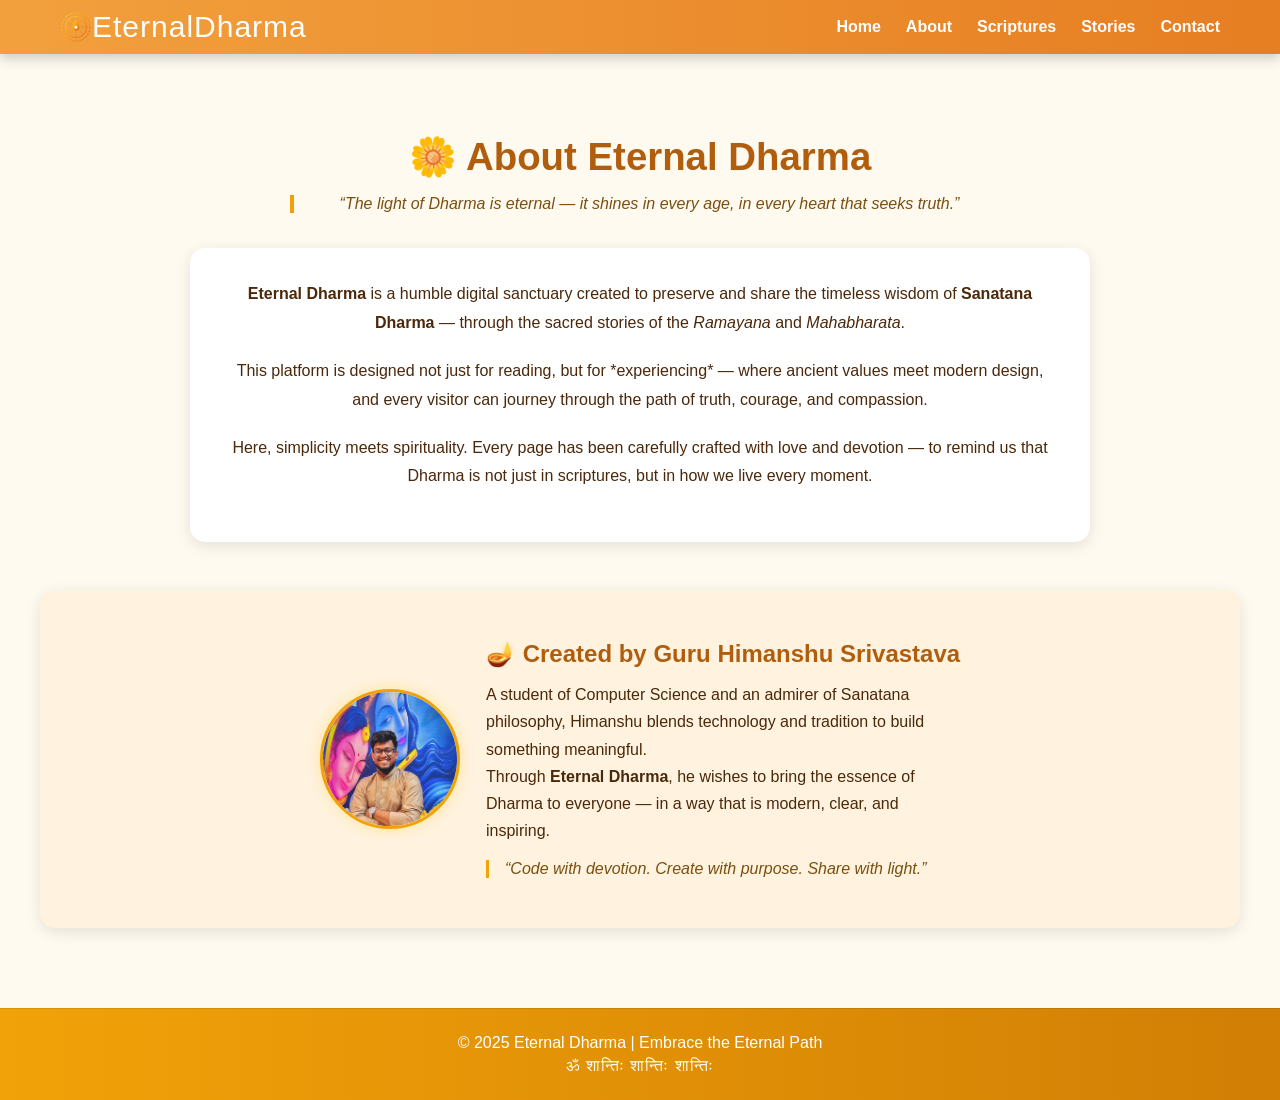
==== about.html @ dbb2fcad "feat: complete EternalDharma premium home page redesign with DECISIONS.md and bonus round" ====
<!DOCTYPE html>
<html lang="en">

<head>
    <meta charset="UTF-8" />
    <meta name="viewport" content="width=device-width, initial-scale=1.0" />
    <title>About | Eternal Dharma</title>
    <link rel="stylesheet" href="css/about.css" />
    <link rel="icon" href="assets/icons/ram.svg" />
</head>

<body>

    <!-- 🕉️ NAVBAR -->
    <header class="navbar">
        <div class="logo">
            <a href="index.html" class="logo-link">
            <svg class="brand-emblem-svg" width="32" height="32" viewBox="0 0 48 48" fill="none" xmlns="http://www.w3.org/2000/svg" aria-hidden="true">
              <defs>
                <linearGradient id="dharmaGoldGradAbout" x1="0%" y1="0%" x2="100%" y2="100%">
                  <stop offset="0%" stop-color="#FCD34D" />
                  <stop offset="50%" stop-color="#F59E0B" />
                  <stop offset="100%" stop-color="#D95D1E" />
                </linearGradient>
              </defs>
              <circle cx="24" cy="24" r="21" stroke="url(#dharmaGoldGradAbout)" stroke-width="1.8" stroke-dasharray="3 2" opacity="0.85" />
              <circle cx="24" cy="24" r="16" stroke="url(#dharmaGoldGradAbout)" stroke-width="1.4" />
              <path d="M24 8 L24 40 M8 24 L40 24 M12.7 12.7 L35.3 35.3 M12.7 35.3 L35.3 12.7" stroke="url(#dharmaGoldGradAbout)" stroke-width="1.2" stroke-linecap="round" opacity="0.65" />
              <path d="M24 13 C21.5 17 19 20.5 19 24.5 C19 27.5 21.2 30 24 30 C26.8 30 29 27.5 29 24.5 C29 20.5 26.5 17 24 13 Z" fill="url(#dharmaGoldGradAbout)" />
              <circle cx="24" cy="24.5" r="2.2" fill="#FFFDF0" />
            </svg>
            <h1>EternalDharma</h1>
            </a>
        </div>

        <nav>
            <ul>
                <li><a href="index.html">Home</a></li>
                <li><a href="about.html">About</a></li>
                <li><a href="index.html#scriptures">Scriptures</a></li>
                <li><a href="index.html#stories">Stories</a></li>
                <li><a href="index.html#contact">Contact</a></li>
            </ul>
        </nav>
    </header>

    <!-- 🌸 About Section -->
    <section class="about-section">
        <div class="container">
            <h1>🌼 About Eternal Dharma</h1>
            <p class="quote">
                “The light of Dharma is eternal — it shines in every age, in every heart that seeks truth.”
            </p>

            <div class="about-content">
                <p>
                    <strong>Eternal Dharma</strong> is a humble digital sanctuary created to preserve and share the
                    timeless wisdom of
                    <strong>Sanatana Dharma</strong> — through the sacred stories of the <em>Ramayana</em> and
                    <em>Mahabharata</em>.
                </p>
                <p>
                    This platform is designed not just for reading, but for *experiencing* — where ancient values meet
                    modern design, and every visitor can
                    journey through the path of truth, courage, and compassion.
                </p>
                <p>
                    Here, simplicity meets spirituality. Every page has been carefully crafted with love and devotion —
                    to remind us that Dharma is not just in scriptures, but in how we live every moment.
                </p>
            </div>

            <div class="creator">
                <img src="images/mypic.webp" alt="Himanshu Srivastava" class="profile-img" />
                <div class="creator-info">
                    <h2>🪔 Created by Guru Himanshu Srivastava</h2>
                    <p>
                        A student of Computer Science and an admirer of Sanatana philosophy, Himanshu blends technology
                        and tradition to build something meaningful.
                        <br>Through <strong>Eternal Dharma</strong>, he wishes to bring the essence of Dharma to
                        everyone — in a way that is modern, clear, and inspiring.
                    </p>
                    <blockquote>
                        “Code with devotion. Create with purpose. Share with light.”
                    </blockquote>
                </div>
            </div>
        </div>
    </section>

    <!-- 🌺 Footer -->
    <footer class="footer">
        <p>© 2025 Eternal Dharma | Embrace the Eternal Path</p>
        <p class="mantra">ॐ शान्तिः शान्तिः शान्तिः</p>
    </footer>

</body>

</html>
---- css/about.css ----
/* 🌼 GENERAL RESET */
* {
  margin: 0;
  padding: 0;
  box-sizing: border-box;
  font-family: 'Poppins', sans-serif;
}

body {
  background-color: #fffaf0;
  color: #2e1a06;
  overflow-x: hidden;
}

/* 🔱 NAVBAR */
.navbar {
  display: flex;
  justify-content: space-between;
  align-items: center;
  background: linear-gradient(90deg, #f2a03d, #e67e22);
  padding: 10px 60px;
  box-shadow: 0 4px 12px rgba(0,0,0,0.2);
  position: sticky;
  top: 0;
  z-index: 100;
}

.navbar .logo {
  display: flex;
  align-items: center;
}

.navbar .logo img {
  width: 60px;
  margin-right: 1px;
  margin-left: -40px;
}

.navbar h1 {
  color: #fff;
  font-weight: 450;
  letter-spacing: 1px;
  font-size: 30px;
}

.navbar ul {
  list-style: none;
  display: flex;
  gap: 25px;
}

.navbar a {
  color: #fff;
  text-decoration: none;
  font-weight: 600;
  transition: 0.3s;
}

.navbar a:hover {
  color: #2e1a06;
}

/* 🌸 ABOUT SECTION */
.about-section {
  background: #fffaf0;
  text-align: center;
  padding: 80px 40px;
}

.about-section h1 {
  color: #b05e0d;
  font-size: 2.4rem;
  margin-bottom: 15px;
}

.about-section .quote {
  font-style: italic;
  color: #7a4f10;
  margin: 10px auto 35px;
  max-width: 700px;
  border-left: 4px solid #f1a208;
  padding-left: 15px;
}

/* 🌿 About Content */
.about-content {
  max-width: 900px;
  margin: 0 auto;
  background: #fff;
  padding: 2rem;
  border-radius: 15px;
  box-shadow: 0 4px 15px rgba(0,0,0,0.1);
  line-height: 1.8;
}

.about-content p {
  color: #4b280a;
  margin-bottom: 1.2rem;
}

/* 👤 CREATOR SECTION */
.creator {
  display: flex;
  align-items: center;
  justify-content: center;
  flex-wrap: wrap;
  margin-top: 3rem;
  background: #fff3e0;
  padding: 2.5rem;
  border-radius: 15px;
  box-shadow: 0 4px 15px rgba(0,0,0,0.1);
}

.profile-img {
  width: 140px;
  height: 140px;
  border-radius: 50%;
  margin: 1rem;
  border: 3px solid #f1a208;
  box-shadow: 0 0 15px rgba(255, 204, 51, 0.4);
  object-fit: cover;
}

.creator-info {
  max-width: 500px;
  text-align: left;
  padding: 10px;
}

.creator-info h2 {
  color: #b05e0d;
  margin-bottom: 0.8rem;
  font-weight: 600;
}

.creator-info p {
  color: #4b280a;
  line-height: 1.7;
}

.creator-info blockquote {
  font-style: italic;
  color: #7a4f10;
  border-left: 3px solid #f1a208;
  padding-left: 1rem;
  margin-top: 1rem;
}

/* 🌸 JOURNEY AHEAD (optional if added later) */
.journey-section {
  margin-top: 60px;
  text-align: center;
}

.journey-section h2 {
  color: #b05e0d;
  font-size: 1.8rem;
  margin-bottom: 20px;
}

.journey-cards {
  display: flex;
  justify-content: center;
  gap: 30px;
  flex-wrap: wrap;
}

.journey-card {
  background: #fff;
  border-radius: 12px;
  width: 260px;
  padding: 20px;
  box-shadow: 0 4px 15px rgba(0,0,0,0.1);
  transition: 0.3s;
}

.journey-card:hover {
  transform: translateY(-8px);
}

.journey-card h3 {
  color: #d17f05;
  margin-bottom: 10px;
}

/* 🌺 FOOTER */
.footer {
  background: linear-gradient(90deg, #f1a208, #d17f05);
  text-align: center;
  padding: 20px;
  color: white;
  font-weight: 500;
  border-top: 1px solid rgba(0,0,0,0.1);
}

.footer p {
  margin: 5px 0;
}

.footer .mantra {
  color: #fffbea;
  font-family: 'Noto Sans Devanagari', sans-serif;
  letter-spacing: 1px;
}

/* 📱 RESPONSIVE */
@media (max-width: 768px) {
  .creator {
    flex-direction: column;
    text-align: center;
  }

  .creator-info {
    text-align: center;
  }

  .about-content {
    padding: 1.5rem;
  }

  .about-section h1 {
    font-size: 2rem;
  }
}

/* Make logo text clickable */
.logo-link {
  display: flex;
  align-items: center;
  text-decoration: none;
}

.logo-link h1 {
  color: #fff;
  font-weight: 450;
  letter-spacing: 1px;
  font-size: 30px;
  transition: color 0.3s ease;
}

/* Hover effect for "Eternal Dharma" text */
.logo-link:hover h1 {
  color: #2e1a06;
}
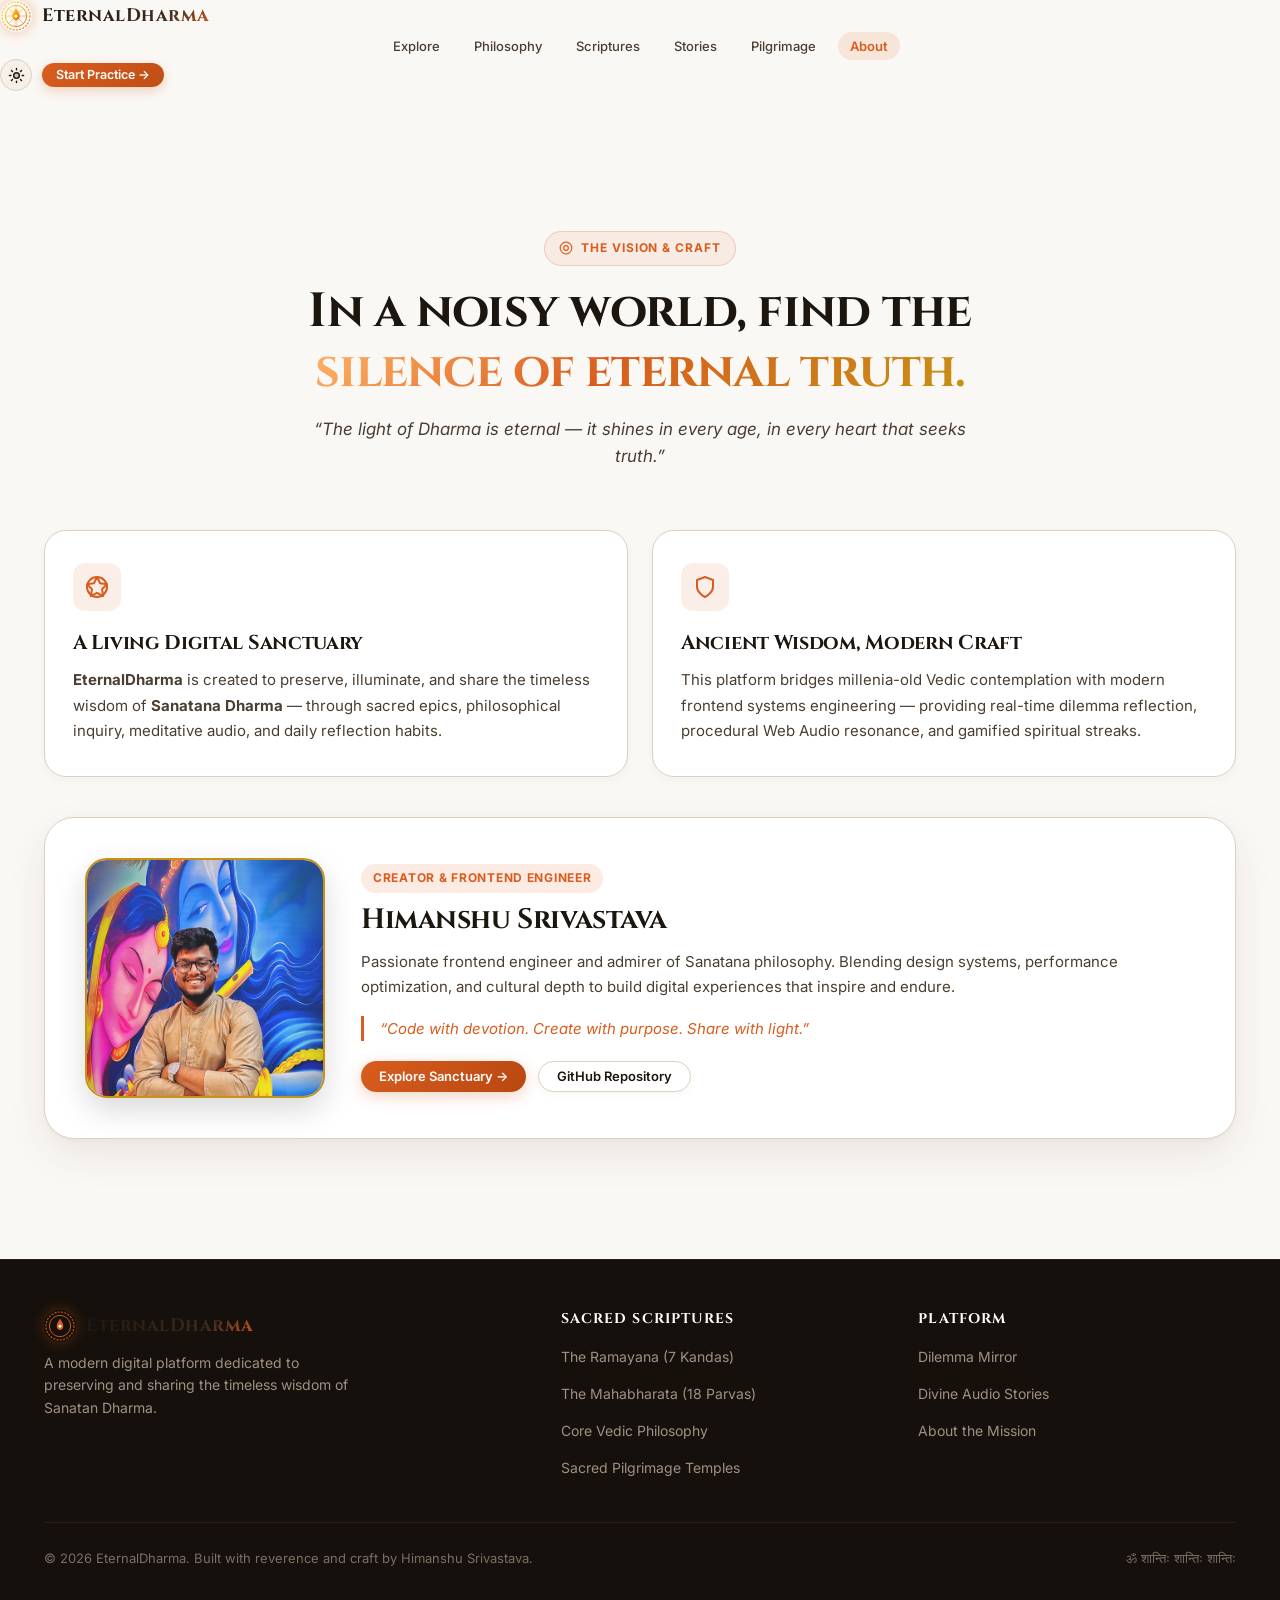
==== commit 78679ca7: "feat: modernize all secondary pages (about, sanatan, stories, temples, mahabharata, ramayana) with u" ====
--- a/about.html
+++ b/about.html
@@ -1,99 +1,213 @@
 <!DOCTYPE html>
 <html lang="en">
-
 <head>
-    <meta charset="UTF-8" />
-    <meta name="viewport" content="width=device-width, initial-scale=1.0" />
-    <title>About | Eternal Dharma</title>
-    <link rel="stylesheet" href="css/about.css" />
-    <link rel="icon" href="assets/icons/ram.svg" />
+  <meta charset="UTF-8" />
+  <meta name="viewport" content="width=device-width, initial-scale=1.0" />
+  <title>About | EternalDharma — The Digital Sanctuary</title>
+  <meta name="description" content="Learn about the mission, philosophy, and craft behind EternalDharma — an interactive digital sanctuary for timeless Sanatan wisdom." />
+  
+  <!-- Google Fonts: Editorial Serif + Modern Clean Sans + Devanagari -->
+  <link rel="preconnect" href="https://fonts.googleapis.com" />
+  <link rel="preconnect" href="https://fonts.gstatic.com" crossorigin />
+  <link href="https://fonts.googleapis.com/css2?family=Cinzel:wght@600;700;800&family=Inter:wght@400;500;600;700&family=Noto+Serif+Devanagari:wght@400;600;700&display=swap" rel="stylesheet" />
+  
+  <!-- Stylesheets -->
+  <link rel="stylesheet" href="css/style.css?v=10.0" />
+  <link rel="stylesheet" href="css/responsive.css?v=10.0" />
+  <link rel="stylesheet" href="css/about.css?v=10.0" />
 </head>
-
 <body>
 
-    <!-- 🕉️ NAVBAR -->
-    <header class="navbar">
-        <div class="logo">
-            <a href="index.html" class="logo-link">
+  <!-- 🕉️ TOP NAVIGATION (Floating Glass Island) -->
+  <header class="navbar-wrapper" id="mainNavbar">
+    <div class="navbar-island">
+      <a href="index.html" class="brand-logo" aria-label="EternalDharma Homepage">
+        <svg class="brand-emblem-svg" width="32" height="32" viewBox="0 0 48 48" fill="none" xmlns="http://www.w3.org/2000/svg" aria-hidden="true">
+          <defs>
+            <linearGradient id="dharmaGoldGradNav" x1="0%" y1="0%" x2="100%" y2="100%">
+              <stop offset="0%" stop-color="#FCD34D" />
+              <stop offset="50%" stop-color="#F59E0B" />
+              <stop offset="100%" stop-color="#D95D1E" />
+            </linearGradient>
+            <filter id="sacredGlowNav" x="-20%" y="-20%" width="140%" height="140%">
+              <feGaussianBlur stdDeviation="1.5" result="blur" />
+              <feComposite in="SourceGraphic" in2="blur" operator="over" />
+            </filter>
+          </defs>
+          <circle cx="24" cy="24" r="21" stroke="url(#dharmaGoldGradNav)" stroke-width="1.8" stroke-dasharray="3 2" opacity="0.85" />
+          <circle cx="24" cy="24" r="16" stroke="url(#dharmaGoldGradNav)" stroke-width="1.4" />
+          <path d="M24 8 L24 40 M8 24 L40 24 M12.7 12.7 L35.3 35.3 M12.7 35.3 L35.3 12.7" stroke="url(#dharmaGoldGradNav)" stroke-width="1.2" stroke-linecap="round" opacity="0.65" />
+          <path d="M24 13 C21.5 17 19 20.5 19 24.5 C19 27.5 21.2 30 24 30 C26.8 30 29 27.5 29 24.5 C29 20.5 26.5 17 24 13 Z" fill="url(#dharmaGoldGradNav)" filter="url(#sacredGlowNav)" />
+          <circle cx="24" cy="24.5" r="2.2" fill="#FFFDF0" />
+        </svg>
+        <span class="brand-title">EternalDharma</span>
+      </a>
+
+      <nav aria-label="Primary Navigation" class="nav-menu">
+        <ul class="nav-links">
+          <li><a href="index.html#discovery" class="nav-link">Explore</a></li>
+          <li><a href="sanatan.html" class="nav-link">Philosophy</a></li>
+          <li><a href="index.html#scriptures" class="nav-link">Scriptures</a></li>
+          <li><a href="stories.html" class="nav-link">Stories</a></li>
+          <li><a href="temples.html" class="nav-link">Pilgrimage</a></li>
+          <li><a href="about.html" class="nav-link active">About</a></li>
+        </ul>
+      </nav>
+
+      <div class="nav-actions">
+        <!-- Atmospheric Mode Switcher -->
+        <button class="btn-atmosphere-toggle" id="btnAtmosphereToggle" title="Toggle Atmosphere (Suryodaya Dawn / Sandhya Night)" aria-label="Toggle Atmosphere Mode">
+          <span class="atmosphere-icon-wrap" id="atmosphereIcon">
+            <svg width="17" height="17" viewBox="0 0 24 24" fill="none" xmlns="http://www.w3.org/2000/svg" class="atmosphere-svg" aria-hidden="true">
+              <circle cx="12" cy="12" r="4" stroke="currentColor" stroke-width="2" fill="currentColor" fill-opacity="0.2"/>
+              <path d="M12 2v2M12 20v2M4.93 4.93l1.41 1.41M17.66 17.66l1.41 1.41M2 12h2M20 12h2M6.34 17.66l-1.41 1.41M19.07 4.93l-1.41 1.41" stroke="currentColor" stroke-width="2" stroke-linecap="round"/>
+            </svg>
+          </span>
+        </button>
+
+        <a href="index.html#inquiry" class="btn btn-primary btn-sm nav-cta-btn">Start Practice &rarr;</a>
+
+        <button class="mobile-menu-toggle" id="mobileMenuToggle" aria-label="Toggle Mobile Navigation">
+          <span></span>
+          <span></span>
+        </button>
+      </div>
+    </div>
+
+    <!-- Mobile Navigation Drawer -->
+    <div class="mobile-nav-drawer" id="mobileNavDrawer">
+      <ul class="mobile-nav-links">
+        <li><a href="index.html" class="mobile-nav-link">Home Sanctuary</a></li>
+        <li><a href="sanatan.html" class="mobile-nav-link">Core Philosophy</a></li>
+        <li><a href="mahabharata.html" class="mobile-nav-link">The Mahabharata</a></li>
+        <li><a href="ramayana.html" class="mobile-nav-link">The Ramayana</a></li>
+        <li><a href="stories.html" class="mobile-nav-link">Divine Audio Stories</a></li>
+        <li><a href="temples.html" class="mobile-nav-link">Sacred Temples</a></li>
+        <li><a href="about.html" class="mobile-nav-link active">About the Platform</a></li>
+      </ul>
+    </div>
+  </header>
+
+  <main class="about-page-main">
+    <!-- Hero Header -->
+    <section class="about-hero-section">
+      <div class="container text-center">
+        <div class="hero-badge-row" style="justify-content: center; margin-bottom: 16px;">
+          <span class="pill-badge">
+            <svg width="14" height="14" viewBox="0 0 24 24" fill="none" stroke="currentColor" stroke-width="2"><circle cx="12" cy="12" r="10"/><circle cx="12" cy="12" r="4"/></svg>
+            <span>The Vision &amp; Craft</span>
+          </span>
+        </div>
+        <h1 class="about-hero-title">In a noisy world, find the <span class="accent-text">silence of eternal truth.</span></h1>
+        <p class="about-hero-sub">
+          “The light of Dharma is eternal — it shines in every age, in every heart that seeks truth.”
+        </p>
+      </div>
+    </section>
+
+    <!-- Main Content Grid -->
+    <section class="about-body-section">
+      <div class="container">
+        
+        <div class="about-cards-grid">
+          <!-- Card 1: Mission -->
+          <div class="about-glass-card">
+            <div class="about-card-icon">
+              <svg width="24" height="24" viewBox="0 0 24 24" fill="none" stroke="currentColor" stroke-width="2" stroke-linecap="round" stroke-linejoin="round">
+                <circle cx="12" cy="12" r="10"></circle>
+                <polygon points="12 2 15.09 8.26 22 9.27 17 14.14 18.18 21.02 12 17.77 5.82 21.02 7 14.14 2 9.27 8.91 8.26 12 2"></polygon>
+              </svg>
+            </div>
+            <h3 class="about-card-title">A Living Digital Sanctuary</h3>
+            <p class="about-card-text">
+              <strong>EternalDharma</strong> is created to preserve, illuminate, and share the timeless wisdom of <strong>Sanatana Dharma</strong> — through sacred epics, philosophical inquiry, meditative audio, and daily reflection habits.
+            </p>
+          </div>
+
+          <!-- Card 2: Philosophy -->
+          <div class="about-glass-card">
+            <div class="about-card-icon">
+              <svg width="24" height="24" viewBox="0 0 24 24" fill="none" stroke="currentColor" stroke-width="2" stroke-linecap="round" stroke-linejoin="round">
+                <path d="M12 22s8-4 8-10V5l-8-3-8 3v7c0 6 8 10 8 10z"></path>
+              </svg>
+            </div>
+            <h3 class="about-card-title">Ancient Wisdom, Modern Craft</h3>
+            <p class="about-card-text">
+              This platform bridges millenia-old Vedic contemplation with modern frontend systems engineering — providing real-time dilemma reflection, procedural Web Audio resonance, and gamified spiritual streaks.
+            </p>
+          </div>
+        </div>
+
+        <!-- Creator Profile Showcase -->
+        <div class="creator-showcase-card">
+          <div class="creator-media-col">
+            <img src="images/mypic.webp" alt="Himanshu Srivastava" class="creator-portrait-img" loading="lazy" />
+          </div>
+          <div class="creator-details-col">
+            <span class="creator-role-tag">Creator &amp; Frontend Engineer</span>
+            <h2 class="creator-name-title">Himanshu Srivastava</h2>
+            <p class="creator-bio-p">
+              Passionate frontend engineer and admirer of Sanatana philosophy. Blending design systems, performance optimization, and cultural depth to build digital experiences that inspire and endure.
+            </p>
+            <blockquote class="creator-quote-block">
+              “Code with devotion. Create with purpose. Share with light.”
+            </blockquote>
+            <div style="margin-top: 20px; display: flex; gap: 12px;">
+              <a href="index.html" class="btn btn-primary btn-sm">Explore Sanctuary &rarr;</a>
+              <a href="https://github.com/srivastava071/EternalDharma" target="_blank" rel="noopener" class="btn btn-secondary btn-sm">GitHub Repository</a>
+            </div>
+          </div>
+        </div>
+
+      </div>
+    </section>
+  </main>
+
+  <!-- 🦶 SITE FOOTER -->
+  <footer class="site-footer">
+    <div class="container">
+      <div class="footer-top-grid">
+        <div class="footer-brand-info">
+          <div class="brand-logo" style="margin-bottom: 8px;">
             <svg class="brand-emblem-svg" width="32" height="32" viewBox="0 0 48 48" fill="none" xmlns="http://www.w3.org/2000/svg" aria-hidden="true">
-              <defs>
-                <linearGradient id="dharmaGoldGradAbout" x1="0%" y1="0%" x2="100%" y2="100%">
-                  <stop offset="0%" stop-color="#FCD34D" />
-                  <stop offset="50%" stop-color="#F59E0B" />
-                  <stop offset="100%" stop-color="#D95D1E" />
-                </linearGradient>
-              </defs>
-              <circle cx="24" cy="24" r="21" stroke="url(#dharmaGoldGradAbout)" stroke-width="1.8" stroke-dasharray="3 2" opacity="0.85" />
-              <circle cx="24" cy="24" r="16" stroke="url(#dharmaGoldGradAbout)" stroke-width="1.4" />
-              <path d="M24 8 L24 40 M8 24 L40 24 M12.7 12.7 L35.3 35.3 M12.7 35.3 L35.3 12.7" stroke="url(#dharmaGoldGradAbout)" stroke-width="1.2" stroke-linecap="round" opacity="0.65" />
-              <path d="M24 13 C21.5 17 19 20.5 19 24.5 C19 27.5 21.2 30 24 30 C26.8 30 29 27.5 29 24.5 C29 20.5 26.5 17 24 13 Z" fill="url(#dharmaGoldGradAbout)" />
+              <circle cx="24" cy="24" r="21" stroke="#D95D1E" stroke-width="1.8" stroke-dasharray="3 2" opacity="0.85" />
+              <circle cx="24" cy="24" r="16" stroke="#D95D1E" stroke-width="1.4" />
+              <path d="M24 13 C21.5 17 19 20.5 19 24.5 C19 27.5 21.2 30 24 30 C26.8 30 29 27.5 29 24.5 C29 20.5 26.5 17 24 13 Z" fill="#D95D1E" />
               <circle cx="24" cy="24.5" r="2.2" fill="#FFFDF0" />
             </svg>
-            <h1>EternalDharma</h1>
-            </a>
-        </div>
-
-        <nav>
-            <ul>
-                <li><a href="index.html">Home</a></li>
-                <li><a href="about.html">About</a></li>
-                <li><a href="index.html#scriptures">Scriptures</a></li>
-                <li><a href="index.html#stories">Stories</a></li>
-                <li><a href="index.html#contact">Contact</a></li>
-            </ul>
-        </nav>
-    </header>
-
-    <!-- 🌸 About Section -->
-    <section class="about-section">
-        <div class="container">
-            <h1>🌼 About Eternal Dharma</h1>
-            <p class="quote">
-                “The light of Dharma is eternal — it shines in every age, in every heart that seeks truth.”
-            </p>
-
-            <div class="about-content">
-                <p>
-                    <strong>Eternal Dharma</strong> is a humble digital sanctuary created to preserve and share the
-                    timeless wisdom of
-                    <strong>Sanatana Dharma</strong> — through the sacred stories of the <em>Ramayana</em> and
-                    <em>Mahabharata</em>.
-                </p>
-                <p>
-                    This platform is designed not just for reading, but for *experiencing* — where ancient values meet
-                    modern design, and every visitor can
-                    journey through the path of truth, courage, and compassion.
-                </p>
-                <p>
-                    Here, simplicity meets spirituality. Every page has been carefully crafted with love and devotion —
-                    to remind us that Dharma is not just in scriptures, but in how we live every moment.
-                </p>
-            </div>
-
-            <div class="creator">
-                <img src="images/mypic.webp" alt="Himanshu Srivastava" class="profile-img" />
-                <div class="creator-info">
-                    <h2>🪔 Created by Guru Himanshu Srivastava</h2>
-                    <p>
-                        A student of Computer Science and an admirer of Sanatana philosophy, Himanshu blends technology
-                        and tradition to build something meaningful.
-                        <br>Through <strong>Eternal Dharma</strong>, he wishes to bring the essence of Dharma to
-                        everyone — in a way that is modern, clear, and inspiring.
-                    </p>
-                    <blockquote>
-                        “Code with devotion. Create with purpose. Share with light.”
-                    </blockquote>
-                </div>
-            </div>
-        </div>
-    </section>
-
-    <!-- 🌺 Footer -->
-    <footer class="footer">
-        <p>© 2025 Eternal Dharma | Embrace the Eternal Path</p>
-        <p class="mantra">ॐ शान्तिः शान्तिः शान्तिः</p>
-    </footer>
-
+            <span class="brand-title" style="color: #FFFFFF;">EternalDharma</span>
+          </div>
+          <p>A modern digital platform dedicated to preserving and sharing the timeless wisdom of Sanatan Dharma.</p>
+        </div>
+
+        <div>
+          <h4 class="footer-heading">Sacred Scriptures</h4>
+          <ul class="footer-links-list">
+            <li><a href="ramayana.html" class="footer-link">The Ramayana (7 Kandas)</a></li>
+            <li><a href="mahabharata.html" class="footer-link">The Mahabharata (18 Parvas)</a></li>
+            <li><a href="sanatan.html" class="footer-link">Core Vedic Philosophy</a></li>
+            <li><a href="temples.html" class="footer-link">Sacred Pilgrimage Temples</a></li>
+          </ul>
+        </div>
+
+        <div>
+          <h4 class="footer-heading">Platform</h4>
+          <ul class="footer-links-list">
+            <li><a href="index.html#inquiry" class="footer-link">Dilemma Mirror</a></li>
+            <li><a href="stories.html" class="footer-link">Divine Audio Stories</a></li>
+            <li><a href="about.html" class="footer-link">About the Mission</a></li>
+          </ul>
+        </div>
+      </div>
+
+      <div class="footer-bottom-row">
+        <span>&copy; 2026 EternalDharma. Built with reverence and craft by Himanshu Srivastava.</span>
+        <span>ॐ शान्तिः शान्तिः शान्तिः</span>
+      </div>
+    </div>
+  </footer>
+
+  <!-- Scripts -->
+  <script src="js/main.js" defer></script>
 </body>
-
 </html>
--- a/css/style.css
+++ b/css/style.css
@@ -0,0 +1,3477 @@
+/* ==========================================================================
+   ETERNAL DHARMA - WARM EDITORIAL LUXURY DESIGN SYSTEM
+   Acdyon Technologies Frontend Challenge – Part 2: Premium Home Page
+   Aesthetic: Bright Sunlit Ivory & Warm Parchment Editorial Sanctuary
+   ========================================================================== */
+
+/* --- 1. DESIGN TOKENS & SUNLIT PALETTE --- */
+:root {
+  /* Bright, Sunlit Ivory & Warm Parchment Surfaces */
+  --bg-parchment: #FAF8F5;
+  --bg-surface: #FFFFFF;
+  --bg-surface-elevated: #FFFDFB;
+  --bg-surface-warm: #F4EDE2;
+  --bg-surface-sand: #ECE3D4;
+  --bg-hero-dark: #1A130C;
+  --bg-accent-dark: #221810;
+
+  /* Sacred Accents */
+  --accent-saffron: #D95D1E;
+  --accent-saffron-hover: #BF4C13;
+  --accent-saffron-light: rgba(217, 93, 30, 0.08);
+  --accent-gold: #C69214;
+  --accent-gold-light: rgba(198, 146, 20, 0.10);
+  --accent-gold-glow: rgba(198, 146, 20, 0.25);
+  --accent-emerald: #10B981;
+
+  /* Typography Colors (High Contrast & Warm Elegance) */
+  --text-primary: #1C160F;
+  --text-secondary: #4A3E31;
+  --text-muted: #7A6A58;
+  --text-on-dark: #FAF8F5;
+  --text-on-dark-muted: #D6C8B8;
+
+  /* Borders & Dividers */
+  --border-subtle: #EFE6D8;
+  --border-default: #DDD2C0;
+  --border-strong: #C4B59E;
+  --border-gold: rgba(198, 146, 20, 0.35);
+
+  /* Shadows (Warm Multi-Layered Elevation) */
+  --shadow-subtle: 0 2px 8px rgba(45, 30, 15, 0.04);
+  --shadow-card: 0 6px 20px rgba(45, 30, 15, 0.05), 0 1px 3px rgba(45, 30, 15, 0.02);
+  --shadow-elevated: 0 16px 40px rgba(45, 30, 15, 0.08), 0 2px 6px rgba(45, 30, 15, 0.03);
+  --shadow-modal: 0 24px 64px rgba(25, 18, 10, 0.35);
+
+  /* Fonts */
+  --font-serif: 'Cinzel', 'Playfair Display', Georgia, serif;
+  --font-sans: 'Inter', -apple-system, BlinkMacSystemFont, 'Segoe UI', Roboto, sans-serif;
+  --font-hindi: 'Noto Serif Devanagari', 'Rozha One', serif;
+  --font-mono: ui-monospace, SFMono-Regular, Menlo, Monaco, Consolas, monospace;
+
+  /* Radii */
+  --radius-xs: 6px;
+  --radius-sm: 10px;
+  --radius-md: 16px;
+  --radius-lg: 22px;
+  --radius-xl: 30px;
+  --radius-pill: 9999px;
+
+  /* Transitions */
+  --transition-fast: 160ms cubic-bezier(0.4, 0, 0.2, 1);
+  --transition-normal: 280ms cubic-bezier(0.4, 0, 0.2, 1);
+  --transition-smooth: 420ms cubic-bezier(0.16, 1, 0.3, 1);
+
+  --container-width: 1240px;
+}
+
+/* --- 2. GLOBAL RESET & BASE --- */
+*, *::before, *::after {
+  box-sizing: border-box;
+  margin: 0;
+  padding: 0;
+}
+
+html {
+  font-size: 16px;
+  scroll-behavior: smooth;
+  -webkit-font-smoothing: antialiased;
+  -moz-osx-font-smoothing: grayscale;
+  background-color: var(--bg-parchment);
+  color: var(--text-primary);
+}
+
+body {
+  font-family: var(--font-sans);
+  font-size: 1rem;
+  line-height: 1.7;
+  background-color: var(--bg-parchment);
+  color: var(--text-primary);
+  overflow-x: hidden;
+  min-height: 100vh;
+}
+
+img, video {
+  max-width: 100%;
+  height: auto;
+  display: block;
+}
+
+a {
+  color: inherit;
+  text-decoration: none;
+  transition: all var(--transition-fast);
+}
+
+button, input, textarea {
+  font-family: inherit;
+  font-size: inherit;
+  color: inherit;
+  border: none;
+  outline: none;
+  background: none;
+}
+
+button {
+  cursor: pointer;
+}
+
+/* --- 3. TYPOGRAPHY & HEADINGS --- */
+h1, h2, h3, h4, h5, h6 {
+  font-family: var(--font-serif);
+  color: var(--text-primary);
+  font-weight: 700;
+  line-height: 1.22;
+  letter-spacing: -0.015em;
+}
+
+p {
+  margin-bottom: 0;
+}
+
+.container {
+  width: 100%;
+  max-width: var(--container-width);
+  margin-left: auto;
+  margin-right: auto;
+  padding-left: 24px;
+  padding-right: 24px;
+}
+
+/* --- 4. BUTTONS & PILLS --- */
+.btn {
+  display: inline-flex;
+  align-items: center;
+  justify-content: center;
+  gap: 8px;
+  font-family: var(--font-sans);
+  font-weight: 600;
+  font-size: 0.9375rem;
+  padding: 13px 26px;
+  border-radius: var(--radius-pill);
+  transition: all var(--transition-normal);
+  white-space: nowrap;
+  line-height: 1;
+}
+
+.btn-primary {
+  background: linear-gradient(135deg, #D95D1E 0%, #B84711 100%);
+  color: #FFFFFF;
+  box-shadow: 0 4px 16px rgba(217, 93, 30, 0.28);
+}
+
+.btn-primary:hover {
+  background: linear-gradient(135deg, #E66A2B 0%, #C45017 100%);
+  transform: translateY(-2px);
+  box-shadow: 0 8px 24px rgba(217, 93, 30, 0.38);
+}
+
+.btn-primary:active {
+  transform: translateY(0);
+}
+
+.btn-secondary {
+  background-color: var(--bg-surface);
+  color: var(--text-primary);
+  border: 1px solid var(--border-default);
+  box-shadow: var(--shadow-subtle);
+}
+
+.btn-secondary:hover {
+  background-color: var(--bg-surface-warm);
+  border-color: var(--border-strong);
+  transform: translateY(-2px);
+}
+
+.btn-sm {
+  padding: 8px 18px;
+  font-size: 0.8125rem;
+}
+
+.pill-badge {
+  display: inline-flex;
+  align-items: center;
+  justify-content: center;
+  gap: 8px;
+  font-size: 0.75rem;
+  font-weight: 700;
+  text-transform: uppercase;
+  letter-spacing: 0.08em;
+  padding: 6px 14px;
+  border-radius: var(--radius-pill);
+  background-color: var(--accent-saffron-light);
+  color: var(--accent-saffron);
+  border: 1px solid rgba(217, 93, 30, 0.22);
+}
+
+.kbd-badge {
+  display: inline-flex;
+  align-items: center;
+  font-family: var(--font-mono);
+  font-size: 0.6875rem;
+  font-weight: 600;
+  padding: 2px 6px;
+  background-color: var(--bg-surface-warm);
+  border: 1px solid var(--border-default);
+  border-radius: 4px;
+  color: var(--text-muted);
+}
+
+/* --- 5. TOP CANDIDATE BANNER --- */
+.candidate-ribbon {
+  background: linear-gradient(90deg, #1C140C 0%, #2A1E14 50%, #1C140C 100%);
+  color: #D6C8B8;
+  border-bottom: 1px solid #382A1C;
+  padding: 8px 16px;
+  font-size: 0.8125rem;
+  text-align: center;
+  display: flex;
+  align-items: center;
+  justify-content: center;
+  gap: 12px;
+}
+
+.candidate-badge {
+  background-color: rgba(217, 93, 30, 0.22);
+  color: #F8B179;
+  border: 1px solid rgba(217, 93, 30, 0.45);
+  font-size: 0.6875rem;
+  font-weight: 700;
+  padding: 2px 8px;
+  border-radius: var(--radius-pill);
+  text-transform: uppercase;
+  letter-spacing: 0.06em;
+}
+
+.candidate-link {
+  color: #F8B179;
+  font-weight: 600;
+  cursor: pointer;
+  text-decoration: underline;
+  text-underline-offset: 3px;
+}
+
+/* --- 6. ULTRA-PREMIUM FLOATING GLASS ISLAND NAVBAR --- */
+.navbar {
+  position: fixed;
+  top: 14px;
+  left: 50%;
+  transform: translateX(-50%);
+  width: min(980px, calc(100% - 28px));
+  z-index: 1000;
+  background: rgba(255, 255, 255, 0.85);
+  backdrop-filter: blur(22px) saturate(190%);
+  -webkit-backdrop-filter: blur(22px) saturate(190%);
+  border: 1px solid rgba(221, 210, 192, 0.6);
+  border-radius: var(--radius-pill);
+  box-shadow: 0 10px 30px rgba(28, 22, 15, 0.07), 0 1px 3px rgba(28, 22, 15, 0.04), inset 0 1px 1px rgba(255, 255, 255, 0.95);
+  transition: all 0.35s cubic-bezier(0.16, 1, 0.3, 1);
+}
+
+.navbar.scrolled {
+  top: 8px;
+  background: rgba(255, 255, 255, 0.95);
+  border-color: rgba(217, 93, 30, 0.28);
+  box-shadow: 0 14px 38px rgba(28, 22, 15, 0.12), 0 0 20px rgba(217, 93, 30, 0.08), inset 0 1px 1px #FFFFFF;
+}
+
+.nav-container {
+  height: 50px;
+  display: flex;
+  align-items: center;
+  justify-content: space-between;
+  padding: 0 12px 0 16px;
+  max-width: 100%;
+  margin: 0 auto;
+  gap: 12px;
+}
+
+.brand-logo {
+  display: flex;
+  align-items: center;
+  gap: 10px;
+  text-decoration: none;
+  flex-shrink: 0;
+  white-space: nowrap;
+}
+
+.brand-logo img,
+.brand-emblem-svg {
+  width: 32px;
+  height: 32px;
+  border-radius: 50%;
+  box-shadow: 0 0 14px rgba(217, 93, 30, 0.35);
+  transition: transform 0.4s cubic-bezier(0.16, 1, 0.3, 1), box-shadow 0.4s ease;
+  flex-shrink: 0;
+}
+
+.brand-logo:hover img,
+.brand-logo:hover .brand-emblem-svg {
+  transform: scale(1.12) rotate(15deg);
+  box-shadow: 0 0 24px rgba(217, 93, 30, 0.65);
+}
+
+.brand-title {
+  font-family: var(--font-serif);
+  font-size: 1.125rem;
+  font-weight: 700;
+  letter-spacing: 0.03em;
+  background: linear-gradient(135deg, #1C160F 0%, #3D2B1F 70%, #D95D1E 100%);
+  -webkit-background-clip: text;
+  -webkit-text-fill-color: transparent;
+  white-space: nowrap;
+}
+
+.nav-menu {
+  display: flex;
+  align-items: center;
+  justify-content: center;
+  flex: 1;
+  min-width: 0;
+}
+
+.nav-links {
+  display: flex;
+  align-items: center;
+  justify-content: center;
+  gap: clamp(4px, 0.8vw, 10px);
+  list-style: none;
+  white-space: nowrap;
+}
+
+.nav-link {
+  font-size: 0.8125rem;
+  font-weight: 500;
+  color: var(--text-secondary);
+  transition: all var(--transition-fast);
+  position: relative;
+  padding: 6px 12px;
+  border-radius: var(--radius-pill);
+  white-space: nowrap;
+}
+
+.nav-link:hover {
+  color: var(--text-primary);
+  background-color: rgba(217, 93, 30, 0.08);
+}
+
+.nav-link.active {
+  color: var(--accent-saffron);
+  background-color: rgba(217, 93, 30, 0.12);
+  font-weight: 600;
+}
+
+.nav-actions {
+  display: flex;
+  align-items: center;
+  gap: 10px;
+  flex-shrink: 0;
+  white-space: nowrap;
+}
+
+.nav-cmd-trigger {
+  display: inline-flex;
+  align-items: center;
+  gap: 6px;
+  padding: 5px 10px;
+  background: rgba(244, 237, 226, 0.7);
+  border: 1px solid var(--border-default);
+  border-radius: var(--radius-pill);
+  font-size: 0.75rem;
+  font-weight: 500;
+  color: var(--text-secondary);
+  transition: all var(--transition-fast);
+  cursor: pointer;
+}
+
+.nav-cmd-trigger:hover {
+  border-color: var(--accent-saffron);
+  background-color: #FFFFFF;
+  color: var(--accent-saffron);
+  box-shadow: 0 4px 12px rgba(217, 93, 30, 0.15);
+  transform: translateY(-1px);
+}
+
+.nav-cmd-trigger .kbd-badge {
+  font-size: 0.5625rem;
+  padding: 1px 4px;
+  background: #FFFFFF;
+  border-color: var(--border-subtle);
+}
+
+.nav-cta-btn {
+  border-radius: var(--radius-pill);
+  font-weight: 600;
+  font-size: 0.78125rem;
+  padding: 6px 14px;
+  background: linear-gradient(135deg, #D95D1E 0%, #C04E15 100%);
+  box-shadow: 0 4px 12px rgba(217, 93, 30, 0.25);
+  transition: all var(--transition-fast);
+  flex-shrink: 0;
+}
+
+.nav-cta-btn:hover {
+  transform: translateY(-1px);
+  box-shadow: 0 6px 16px rgba(217, 93, 30, 0.38);
+}
+
+.user-session-wrapper {
+  display: flex;
+  align-items: center;
+  gap: 8px;
+}
+
+.user-profile-badge {
+  display: inline-flex;
+  align-items: center;
+  gap: 6px;
+  font-size: 0.8125rem;
+  font-weight: 600;
+  color: var(--accent-saffron);
+  background-color: var(--accent-saffron-light);
+  padding: 5px 12px;
+  border-radius: var(--radius-pill);
+  border: 1px solid rgba(217, 93, 30, 0.3);
+  max-width: 210px;
+  white-space: nowrap;
+  overflow: hidden;
+  text-overflow: ellipsis;
+  cursor: pointer;
+  transition: all var(--transition-fast);
+}
+
+.user-badge-lvl {
+  background: var(--accent-saffron);
+  color: #FFFFFF;
+  font-size: 0.6875rem;
+  font-weight: 700;
+  padding: 1px 6px;
+  border-radius: var(--radius-pill);
+}
+
+.user-profile-badge:hover {
+  background-color: #FFF0E6;
+  border-color: var(--accent-saffron);
+  transform: translateY(-1px);
+  box-shadow: 0 4px 12px rgba(217, 93, 30, 0.18);
+}
+
+.btn-nav-logout {
+  display: inline-flex;
+  align-items: center;
+  gap: 4px;
+  background: rgba(239, 68, 68, 0.08);
+  border: 1px solid rgba(239, 68, 68, 0.25);
+  color: #DC2626;
+  font-size: 0.75rem;
+  font-weight: 600;
+  padding: 5px 10px;
+  border-radius: var(--radius-pill);
+  cursor: pointer;
+  transition: all var(--transition-fast);
+}
+
+.btn-nav-logout:hover {
+  background: #EF4444;
+  color: #FFFFFF;
+  border-color: #EF4444;
+  transform: translateY(-1px);
+  box-shadow: 0 4px 12px rgba(239, 68, 68, 0.25);
+}
+
+.mobile-menu-toggle {
+  display: none;
+  flex-direction: column;
+  gap: 5px;
+  width: 38px;
+  height: 38px;
+  align-items: center;
+  justify-content: center;
+  background: rgba(244, 237, 226, 0.7);
+  border: 1px solid var(--border-default);
+  border-radius: 50%;
+  padding: 8px;
+  transition: all var(--transition-fast);
+}
+
+.mobile-menu-toggle:hover {
+  background: #FFFFFF;
+  border-color: var(--accent-saffron);
+}
+
+.mobile-menu-toggle span {
+  width: 18px;
+  height: 2px;
+  background-color: var(--text-primary);
+  border-radius: 2px;
+  transition: all var(--transition-fast);
+}
+
+.mobile-nav-drawer {
+  display: none;
+  position: absolute;
+  top: calc(100% + 12px);
+  left: 0;
+  right: 0;
+  background: rgba(255, 255, 255, 0.96);
+  backdrop-filter: blur(24px);
+  -webkit-backdrop-filter: blur(24px);
+  border: 1px solid rgba(221, 210, 192, 0.7);
+  border-radius: var(--radius-lg);
+  padding: 20px 24px;
+  box-shadow: 0 20px 50px rgba(28, 22, 15, 0.16);
+  animation: fadeInDown 0.25s ease forwards;
+}
+
+.mobile-nav-drawer.open {
+  display: block;
+}
+
+@keyframes fadeInDown {
+  from { opacity: 0; transform: translateY(-8px); }
+  to { opacity: 1; transform: translateY(0); }
+}
+
+.mobile-nav-links {
+  list-style: none;
+  display: flex;
+  flex-direction: column;
+  gap: 12px;
+}
+
+.mobile-nav-link {
+  font-size: 0.9375rem;
+  font-weight: 500;
+  color: var(--text-secondary);
+  padding: 8px 12px;
+  border-radius: var(--radius-sm);
+  display: block;
+  transition: all var(--transition-fast);
+}
+
+.mobile-nav-link:hover {
+  color: var(--accent-saffron);
+  background-color: rgba(217, 93, 30, 0.08);
+}
+
+.mobile-nav-link.active {
+  font-weight: 600;
+  color: var(--accent-saffron);
+}
+
+/* --- 7. WARM CINEMATIC HERO SECTION --- */
+.hero-section {
+  position: relative;
+  min-height: auto;
+  display: flex;
+  flex-direction: column;
+  align-items: center;
+  justify-content: center;
+  padding: 108px 0 54px;
+  overflow: hidden;
+  background-color: var(--bg-hero-dark);
+  color: var(--text-on-dark);
+  width: 100%;
+}
+
+.hero-video-bg {
+  position: absolute;
+  inset: 0;
+  width: 100%;
+  height: 100%;
+  object-fit: cover;
+  opacity: 0.42;
+  filter: saturate(1.15) brightness(0.9);
+  z-index: 0;
+  pointer-events: none;
+}
+
+#heroPranaCanvas {
+  position: absolute;
+  inset: 0;
+  width: 100%;
+  height: 100%;
+  pointer-events: none;
+  z-index: 1;
+}
+
+.hero-gradient-overlay {
+  position: absolute;
+  inset: 0;
+  background: linear-gradient(180deg, rgba(26, 19, 12, 0.45) 0%, rgba(26, 19, 12, 0.8) 75%, rgba(250, 248, 245, 1) 100%);
+  z-index: 1;
+  pointer-events: none;
+}
+
+.hero-container {
+  position: relative;
+  z-index: 2;
+  text-align: center;
+  width: 100%;
+  max-width: 940px;
+  margin: 0 auto;
+  padding-left: 20px;
+  padding-right: 20px;
+}
+
+.hero-badge-row {
+  margin-bottom: 12px;
+}
+
+.hero-badge {
+  background: rgba(255, 255, 255, 0.14);
+  color: #FFEED9;
+  border-color: rgba(255, 255, 255, 0.28);
+  backdrop-filter: blur(8px);
+  font-size: 0.75rem;
+  padding: 5px 14px;
+}
+
+.hero-title {
+  font-size: clamp(2rem, 3.8vw, 2.75rem);
+  font-weight: 800;
+  line-height: 1.18;
+  color: #FFFFFF;
+  margin-bottom: 12px;
+  letter-spacing: -0.02em;
+  text-shadow: 0 2px 24px rgba(0, 0, 0, 0.55);
+}
+
+.hero-title .accent-text {
+  color: #F8B179;
+  font-style: italic;
+}
+
+.hero-subtitle {
+  font-size: clamp(0.9375rem, 1.4vw, 1.0625rem);
+  line-height: 1.6;
+  color: var(--text-on-dark-muted);
+  max-width: 680px;
+  margin: 0 auto 20px;
+  font-weight: 400;
+  text-shadow: 0 1px 12px rgba(0, 0, 0, 0.45);
+}
+
+.hero-subtitle strong {
+  color: #FFFFFF;
+  font-weight: 600;
+}
+
+.hero-cta-wrapper {
+  display: flex;
+  justify-content: center;
+  align-items: center;
+  gap: 12px;
+  flex-wrap: wrap;
+  margin-bottom: 16px;
+}
+
+.hero-cta-btn {
+  font-size: 0.9375rem;
+  padding: 11px 24px;
+  font-weight: 600;
+}
+
+.hero-soundscape-bar {
+  display: inline-flex;
+  align-items: center;
+  gap: 10px;
+  background: rgba(255, 255, 255, 0.12);
+  border: 1px solid rgba(255, 255, 255, 0.25);
+  padding: 6px 14px;
+  border-radius: var(--radius-pill);
+  backdrop-filter: blur(12px);
+  font-size: 0.8125rem;
+  color: #FFEED9;
+}
+
+.soundscape-play-btn {
+  width: 26px;
+  height: 26px;
+  background: #FFFFFF;
+  color: var(--text-primary);
+  border-radius: 50%;
+  display: flex;
+  align-items: center;
+  justify-content: center;
+  font-size: 0.75rem;
+  font-weight: 800;
+  transition: transform var(--transition-fast);
+}
+
+.soundscape-play-btn:hover {
+  transform: scale(1.12);
+  background: var(--accent-saffron);
+  color: #FFFFFF;
+}
+
+/* ==========================================================================
+   3D HERO DIGITAL SANCTUARY SHOWCASE DECK
+   ========================================================================== */
+.hero-sanctuary-deck {
+  margin-top: 24px;
+  width: 100%;
+  max-width: 960px;
+  background: rgba(18, 13, 8, 0.88);
+  backdrop-filter: blur(28px) saturate(190%);
+  -webkit-backdrop-filter: blur(28px) saturate(190%);
+  border: 1px solid rgba(248, 177, 121, 0.35);
+  border-radius: var(--radius-xl);
+  box-shadow: 0 30px 80px rgba(0, 0, 0, 0.7), 0 0 45px rgba(217, 93, 30, 0.22), inset 0 1px 1px rgba(255, 255, 255, 0.2);
+  padding: 24px 28px;
+  text-align: left;
+  transform-style: preserve-3d;
+  transition: all 0.3s cubic-bezier(0.16, 1, 0.3, 1);
+  position: relative;
+  overflow: hidden;
+}
+
+.hero-sanctuary-deck::before {
+  content: '';
+  position: absolute;
+  top: -50%;
+  left: -50%;
+  width: 200%;
+  height: 200%;
+  background: radial-gradient(circle at 50% 20%, rgba(217, 93, 30, 0.15) 0%, transparent 60%);
+  pointer-events: none;
+  z-index: 0;
+}
+
+.sanctuary-deck-header {
+  display: flex;
+  align-items: center;
+  justify-content: space-between;
+  border-bottom: 1px solid rgba(255, 255, 255, 0.1);
+  padding-bottom: 16px;
+  margin-bottom: 20px;
+  flex-wrap: wrap;
+  gap: 12px;
+  position: relative;
+  z-index: 2;
+}
+
+.deck-status-live {
+  display: flex;
+  align-items: center;
+  gap: 8px;
+  font-size: 0.8125rem;
+  font-weight: 600;
+  color: #FFEED9;
+}
+
+.live-pulse-dot {
+  width: 8px;
+  height: 8px;
+  border-radius: 50%;
+  background-color: #10B981;
+  box-shadow: 0 0 10px #10B981;
+  animation: liveDotPulse 2s infinite ease-in-out;
+}
+
+@keyframes liveDotPulse {
+  0% { transform: scale(0.9); opacity: 0.7; }
+  50% { transform: scale(1.3); opacity: 1; }
+  100% { transform: scale(0.9); opacity: 0.7; }
+}
+
+.deck-header-actions {
+  display: flex;
+  align-items: center;
+  gap: 10px;
+}
+
+.deck-streak-pill {
+  background: rgba(217, 93, 30, 0.22);
+  color: #F8B179;
+  border: 1px solid rgba(217, 93, 30, 0.4);
+  font-size: 0.75rem;
+  font-weight: 700;
+  padding: 4px 10px;
+  border-radius: var(--radius-pill);
+  letter-spacing: 0.02em;
+}
+
+.btn-deck-account {
+  background: rgba(255, 255, 255, 0.1);
+  border: 1px solid rgba(255, 255, 255, 0.25);
+  color: #FFFFFF;
+  font-size: 0.75rem;
+  font-weight: 600;
+  padding: 4px 12px;
+  border-radius: var(--radius-pill);
+  cursor: pointer;
+  transition: all var(--transition-fast);
+}
+
+.btn-deck-account:hover {
+  background: var(--accent-saffron);
+  border-color: var(--accent-saffron);
+}
+
+.sanctuary-deck-body {
+  display: grid;
+  grid-template-columns: 1.25fr 0.95fr;
+  gap: 24px;
+  position: relative;
+  z-index: 2;
+}
+
+.panel-tag-row {
+  margin-bottom: 12px;
+}
+
+.panel-eyebrow {
+  font-size: 0.75rem;
+  text-transform: uppercase;
+  letter-spacing: 0.08em;
+  font-weight: 700;
+  color: #D6C8B8;
+}
+
+/* Dilemma Chips in Deck */
+.hero-dilemma-chips {
+  display: flex;
+  flex-wrap: wrap;
+  gap: 6px;
+  margin-bottom: 16px;
+}
+
+.dilemma-chip {
+  background: rgba(255, 255, 255, 0.08);
+  border: 1px solid rgba(255, 255, 255, 0.16);
+  color: #D6C8B8;
+  font-size: 0.75rem;
+  font-weight: 600;
+  padding: 5px 12px;
+  border-radius: var(--radius-pill);
+  cursor: pointer;
+  transition: all var(--transition-fast);
+}
+
+.dilemma-chip:hover {
+  background: rgba(217, 93, 30, 0.2);
+  color: #FFFFFF;
+  border-color: rgba(217, 93, 30, 0.4);
+}
+
+.dilemma-chip.active {
+  background: var(--accent-saffron);
+  color: #FFFFFF;
+  border-color: var(--accent-saffron);
+  box-shadow: 0 2px 10px rgba(217, 93, 30, 0.4);
+}
+
+/* Hero Live Verse Card */
+.hero-verse-box {
+  background: rgba(255, 255, 255, 0.06);
+  border: 1px solid rgba(255, 255, 255, 0.12);
+  border-radius: var(--radius-md);
+  padding: 18px 20px;
+  box-shadow: inset 0 1px 1px rgba(255, 255, 255, 0.1);
+  transition: all 0.25s ease;
+}
+
+.hero-verse-sanskrit {
+  font-family: var(--font-hindi);
+  font-size: 1.1875rem;
+  font-weight: 600;
+  line-height: 1.65;
+  color: #FFEED9;
+  margin-bottom: 12px;
+}
+
+.hero-verse-meaning {
+  font-size: 0.9375rem;
+  color: #D6C8B8;
+  line-height: 1.65;
+  margin-bottom: 16px;
+  font-style: italic;
+}
+
+.hero-verse-footer {
+  display: flex;
+  align-items: center;
+  justify-content: space-between;
+  border-top: 1px solid rgba(255, 255, 255, 0.08);
+  padding-top: 12px;
+  flex-wrap: wrap;
+  gap: 8px;
+}
+
+.verse-ref-badge {
+  font-size: 0.8125rem;
+  font-weight: 600;
+  color: #F8B179;
+}
+
+.btn-save-hero-verse {
+  background: rgba(255, 255, 255, 0.1);
+  border: 1px solid rgba(255, 255, 255, 0.2);
+  color: #FFFFFF;
+  font-size: 0.75rem;
+  font-weight: 600;
+  padding: 5px 12px;
+  border-radius: var(--radius-pill);
+  cursor: pointer;
+  transition: all var(--transition-fast);
+}
+
+.btn-save-hero-verse:hover {
+  background: #10B981;
+  border-color: #10B981;
+}
+
+/* Right Panel: Progress Stack */
+.hero-progress-stack {
+  display: flex;
+  flex-direction: column;
+  gap: 12px;
+  margin-bottom: 16px;
+}
+
+.hero-track-row {
+  background: rgba(255, 255, 255, 0.04);
+  border: 1px solid rgba(255, 255, 255, 0.08);
+  border-radius: var(--radius-sm);
+  padding: 10px 14px;
+}
+
+.track-info {
+  display: flex;
+  justify-content: space-between;
+  align-items: center;
+  font-size: 0.8125rem;
+  color: #EFE6D8;
+  font-weight: 500;
+  margin-bottom: 6px;
+}
+
+.track-pct {
+  color: #F8B179;
+  font-weight: 700;
+}
+
+.hero-bar-bg {
+  width: 100%;
+  height: 6px;
+  background: rgba(255, 255, 255, 0.12);
+  border-radius: 4px;
+  overflow: hidden;
+}
+
+.hero-bar-fill {
+  height: 100%;
+  background: linear-gradient(90deg, #F8B179 0%, #D95D1E 100%);
+  border-radius: 4px;
+}
+
+/* Deck Audio Widget */
+.hero-audio-widget {
+  display: flex;
+  align-items: center;
+  justify-content: space-between;
+  background: rgba(217, 93, 30, 0.15);
+  border: 1px solid rgba(217, 93, 30, 0.35);
+  border-radius: var(--radius-sm);
+  padding: 12px 16px;
+  gap: 12px;
+}
+
+.audio-title-sm {
+  font-size: 0.875rem;
+  font-weight: 600;
+  color: #FFFFFF;
+  line-height: 1.35;
+}
+
+.audio-sub-sm {
+  font-size: 0.75rem;
+  color: #D6C8B8;
+}
+
+.hero-deck-play-btn {
+  width: 34px;
+  height: 34px;
+  border-radius: 50%;
+  background: var(--accent-saffron);
+  color: #FFFFFF;
+  display: flex;
+  align-items: center;
+  justify-content: center;
+  flex-shrink: 0;
+  box-shadow: 0 4px 12px rgba(217, 93, 30, 0.4);
+  transition: transform var(--transition-fast);
+  cursor: pointer;
+}
+
+.hero-deck-play-btn:hover {
+  transform: scale(1.1);
+  background: #FFFFFF;
+  color: var(--accent-saffron);
+}
+
+/* Deck Footer */
+.sanctuary-deck-footer {
+  border-top: 1px solid rgba(255, 255, 255, 0.1);
+  padding-top: 14px;
+  margin-top: 18px;
+  display: flex;
+  align-items: center;
+  justify-content: space-between;
+  flex-wrap: wrap;
+  gap: 12px;
+  position: relative;
+  z-index: 2;
+}
+
+.interactive-hint-text {
+  font-size: 0.8125rem;
+  color: #D6C8B8;
+  font-style: italic;
+}
+
+/* --- 8. EMOTIONAL INQUIRY CARDS ("WHAT YOUR HEART SEEKS") --- */
+.inquiry-section {
+  padding: 24px 0 40px;
+  position: relative;
+  z-index: 3;
+  margin-top: 0;
+}
+
+.inquiry-grid {
+  display: grid;
+  grid-template-columns: repeat(4, 1fr);
+  gap: 18px;
+}
+
+.inquiry-card {
+  background-color: var(--bg-surface);
+  border: 1px solid var(--border-default);
+  border-radius: var(--radius-lg);
+  padding: 24px 20px;
+  box-shadow: var(--shadow-card);
+  display: flex;
+  flex-direction: column;
+  justify-content: space-between;
+  cursor: pointer;
+  transition: all var(--transition-normal);
+  position: relative;
+  overflow: hidden;
+}
+
+.inquiry-card::before {
+  content: '';
+  position: absolute;
+  top: 0;
+  left: 0;
+  right: 0;
+  height: 3px;
+  background: transparent;
+  transition: background var(--transition-fast);
+}
+
+.inquiry-card:hover {
+  transform: translateY(-4px);
+  border-color: var(--accent-saffron);
+  box-shadow: var(--shadow-elevated);
+}
+
+.inquiry-card:hover::before {
+  background: linear-gradient(90deg, var(--accent-saffron), var(--accent-gold));
+}
+
+.inquiry-icon {
+  font-size: 1.625rem;
+  margin-bottom: 12px;
+}
+
+.inquiry-state {
+  font-size: 0.75rem;
+  font-weight: 700;
+  text-transform: uppercase;
+  letter-spacing: 0.05em;
+  color: var(--accent-saffron);
+  margin-bottom: 6px;
+}
+
+.inquiry-prompt {
+  font-family: var(--font-serif);
+  font-size: 1rem;
+  font-weight: 700;
+  color: var(--text-primary);
+  line-height: 1.45;
+  margin-bottom: 12px;
+}
+
+.inquiry-verse-ref {
+  font-size: 0.8125rem;
+  color: var(--text-muted);
+  display: flex;
+  align-items: center;
+  gap: 4px;
+  font-style: italic;
+}
+
+/* --- 9. SECTION HEADERS --- */
+.section-header {
+  text-align: center;
+  max-width: 700px;
+  margin: 0 auto 28px;
+}
+
+.section-tag {
+  display: inline-block;
+  font-family: var(--font-sans);
+  font-size: 0.75rem;
+  font-weight: 700;
+  text-transform: uppercase;
+  letter-spacing: 0.08em;
+  color: var(--accent-saffron);
+  margin-bottom: 8px;
+}
+
+.section-title {
+  font-size: clamp(1.5rem, 2.5vw, 1.875rem);
+  color: var(--text-primary);
+  margin-bottom: 10px;
+  line-height: 1.25;
+}
+
+.section-subtitle {
+  font-size: clamp(0.875rem, 1.3vw, 1rem);
+  color: var(--text-secondary);
+  line-height: 1.6;
+}
+
+/* --- 10. PRODUCT DISCOVERY & COMMAND PALETTE --- */
+.discovery-section {
+  padding: 45px 0;
+  position: relative;
+  z-index: 3;
+}
+
+.discovery-search-card {
+  background-color: var(--bg-surface);
+  border: 1px solid var(--border-default);
+  border-radius: var(--radius-xl);
+  padding: 38px 34px;
+  box-shadow: var(--shadow-elevated);
+  max-width: 980px;
+  margin: 0 auto;
+}
+
+.search-input-group {
+  position: relative;
+  display: flex;
+  align-items: center;
+  background-color: var(--bg-surface-warm);
+  border: 2px solid var(--border-default);
+  border-radius: var(--radius-pill);
+  padding: 8px 14px 8px 24px;
+  transition: all var(--transition-normal);
+}
+
+.search-input-group:focus-within {
+  border-color: var(--accent-saffron);
+  background-color: var(--bg-surface);
+  box-shadow: 0 0 0 4px rgba(217, 93, 30, 0.18);
+}
+
+.search-icon-symbol {
+  font-size: 1.25rem;
+  color: var(--accent-saffron);
+  margin-right: 12px;
+  flex-shrink: 0;
+}
+
+.search-field {
+  flex: 1;
+  font-size: 1rem;
+  color: var(--text-primary) !important;
+  background: transparent !important;
+  border: none !important;
+  outline: none !important;
+  font-family: inherit;
+}
+
+.search-field::placeholder {
+  color: var(--text-muted) !important;
+  font-weight: 400;
+  opacity: 0.85;
+}
+
+.search-shortcut-pill {
+  display: flex;
+  align-items: center;
+  gap: 4px;
+  margin-right: 12px;
+}
+
+.search-action-btn {
+  background-color: var(--accent-saffron);
+  color: #FFFFFF;
+  padding: 10px 22px;
+  border-radius: var(--radius-pill);
+  font-weight: 600;
+  font-size: 0.9375rem;
+  transition: background-color var(--transition-fast);
+}
+
+.search-action-btn:hover {
+  background-color: var(--accent-saffron-hover);
+}
+
+.suggested-tags-row {
+  display: flex;
+  align-items: center;
+  flex-wrap: wrap;
+  gap: 8px 12px;
+  margin-top: 20px;
+}
+
+.suggested-label {
+  font-size: 0.8125rem;
+  font-weight: 600;
+  color: var(--text-muted);
+  text-transform: uppercase;
+  letter-spacing: 0.04em;
+}
+
+.suggestion-chip {
+  background-color: var(--bg-surface-warm);
+  border: 1px solid var(--border-subtle);
+  color: var(--text-secondary);
+  font-size: 0.8125rem;
+  font-weight: 500;
+  padding: 5px 14px;
+  border-radius: var(--radius-pill);
+  transition: all var(--transition-fast);
+}
+
+.suggestion-chip:hover {
+  background-color: var(--accent-saffron-light);
+  border-color: var(--accent-saffron);
+  color: var(--accent-saffron);
+  transform: translateY(-1px);
+}
+
+.live-results-container {
+  margin-top: 28px;
+  border-top: 1px solid var(--border-subtle);
+  padding-top: 24px;
+}
+
+.results-header-info {
+  display: flex;
+  align-items: center;
+  justify-content: space-between;
+  margin-bottom: 16px;
+  font-size: 0.875rem;
+  color: var(--text-muted);
+  font-weight: 600;
+}
+
+.results-grid-display {
+  display: grid;
+  grid-template-columns: repeat(3, 1fr);
+  gap: 16px;
+}
+
+.result-item-card {
+  background-color: var(--bg-surface-warm);
+  border: 1px solid var(--border-subtle);
+  border-radius: var(--radius-md);
+  padding: 18px 20px;
+  display: flex;
+  flex-direction: column;
+  justify-content: space-between;
+  transition: all var(--transition-fast);
+  cursor: pointer;
+}
+
+.result-item-card:hover {
+  border-color: var(--accent-saffron);
+  background-color: #FFFFFF;
+  transform: translateY(-2px);
+  box-shadow: var(--shadow-card);
+}
+
+.result-category-badge {
+  font-size: 0.6875rem;
+  font-weight: 700;
+  text-transform: uppercase;
+  letter-spacing: 0.05em;
+  color: var(--accent-saffron);
+  margin-bottom: 6px;
+}
+
+.result-item-title {
+  font-family: var(--font-serif);
+  font-size: 1.0625rem;
+  font-weight: 700;
+  color: var(--text-primary);
+  margin-bottom: 6px;
+}
+
+.result-item-desc {
+  font-size: 0.8125rem;
+  color: var(--text-secondary);
+  line-height: 1.5;
+  margin-bottom: 12px;
+}
+
+.result-item-link {
+  font-size: 0.8125rem;
+  font-weight: 600;
+  color: var(--accent-saffron);
+  display: inline-flex;
+  align-items: center;
+  gap: 4px;
+}
+
+.no-results-box {
+  grid-column: 1 / -1;
+  text-align: center;
+  padding: 24px;
+  color: var(--text-muted);
+  font-size: 0.9375rem;
+}
+
+/* --- 11. PERSONAL PRACTICE & STREAK DASHBOARD --- */
+.practice-dashboard-section {
+  padding: 45px 0;
+}
+
+.practice-dashboard-card {
+  background: linear-gradient(135deg, #241A12 0%, #17100B 100%);
+  border: 1px solid #3D2D1F;
+  border-radius: var(--radius-xl);
+  padding: 36px 40px;
+  color: var(--text-on-dark);
+  box-shadow: var(--shadow-elevated);
+  display: grid;
+  grid-template-columns: 1.3fr 1fr;
+  gap: 36px;
+  align-items: center;
+}
+
+.dashboard-heading-tag {
+  font-size: 0.75rem;
+  font-weight: 700;
+  text-transform: uppercase;
+  letter-spacing: 0.08em;
+  color: var(--accent-gold);
+  margin-bottom: 8px;
+}
+
+.dashboard-title {
+  font-size: 1.625rem;
+  color: #FFFFFF;
+  margin-bottom: 10px;
+}
+
+.dashboard-desc {
+  font-size: 0.875rem;
+  color: var(--text-on-dark-muted);
+  line-height: 1.65;
+  margin-bottom: 22px;
+}
+
+.streak-metrics-row {
+  display: flex;
+  gap: 14px;
+  margin-bottom: 22px;
+}
+
+.metric-box {
+  background-color: rgba(255, 255, 255, 0.06);
+  border: 1px solid rgba(255, 255, 255, 0.12);
+  border-radius: var(--radius-md);
+  padding: 12px 16px;
+  flex: 1;
+  text-align: center;
+}
+
+.metric-val {
+  font-family: var(--font-serif);
+  font-size: 1.5rem;
+  font-weight: 700;
+  color: #F8B179;
+}
+
+.metric-label {
+  font-size: 0.75rem;
+  color: var(--text-on-dark-muted);
+  text-transform: uppercase;
+  letter-spacing: 0.04em;
+  margin-top: 4px;
+}
+
+.dashboard-side-panel {
+  background-color: rgba(255, 255, 255, 0.03);
+  border: 1px solid rgba(255, 255, 255, 0.08);
+  border-radius: var(--radius-lg);
+  padding: 24px;
+}
+
+.progress-track-item {
+  margin-bottom: 16px;
+}
+
+.track-header {
+  display: flex;
+  justify-content: space-between;
+  font-size: 0.8125rem;
+  font-weight: 600;
+  margin-bottom: 6px;
+}
+
+.progress-bar-bg {
+  width: 100%;
+  height: 6px;
+  background-color: rgba(255, 255, 255, 0.1);
+  border-radius: var(--radius-pill);
+  overflow: hidden;
+}
+
+.progress-bar-fill {
+  height: 100%;
+  background: linear-gradient(90deg, #D95D1E, #F8B179);
+  border-radius: var(--radius-pill);
+}
+
+/* --- 12. INTERACTIVE PHILOSOPHY SELECTOR --- */
+.philosophy-section {
+  padding: 48px 0;
+  background-color: var(--bg-surface-warm);
+  border-top: 1px solid var(--border-subtle);
+  border-bottom: 1px solid var(--border-subtle);
+}
+
+.philosophy-tabs-container {
+  display: flex;
+  justify-content: center;
+  gap: 12px;
+  margin-bottom: 32px;
+  flex-wrap: wrap;
+}
+
+.philosophy-tab-btn {
+  display: flex;
+  align-items: center;
+  gap: 10px;
+  padding: 9px 20px;
+  background-color: var(--bg-surface);
+  border: 1px solid var(--border-default);
+  border-radius: var(--radius-pill);
+  font-size: 0.9375rem;
+  font-weight: 600;
+  color: var(--text-secondary);
+  box-shadow: var(--shadow-subtle);
+  transition: all var(--transition-normal);
+}
+
+.philosophy-tab-btn .tab-hindi {
+  font-family: var(--font-hindi);
+  font-size: 1.0625rem;
+  font-weight: 700;
+}
+
+.philosophy-tab-btn:hover {
+  border-color: var(--accent-saffron);
+  color: var(--accent-saffron);
+  transform: translateY(-2px);
+}
+
+.philosophy-tab-btn.active {
+  background-color: var(--accent-saffron);
+  color: #FFFFFF;
+  border-color: var(--accent-saffron);
+  box-shadow: 0 4px 14px rgba(217, 93, 30, 0.28);
+}
+
+.philosophy-stage-card {
+  background-color: var(--bg-surface);
+  border: 1px solid var(--border-default);
+  border-radius: var(--radius-xl);
+  padding: 32px 36px;
+  box-shadow: var(--shadow-elevated);
+  display: grid;
+  grid-template-columns: 1.2fr 0.8fr;
+  gap: 36px;
+  align-items: center;
+  max-width: 980px;
+  margin: 0 auto;
+  transition: opacity var(--transition-normal), transform var(--transition-normal);
+}
+
+.stage-content {
+  display: flex;
+  flex-direction: column;
+  gap: 14px;
+}
+
+.stage-tagline {
+  font-size: 0.75rem;
+  font-weight: 700;
+  text-transform: uppercase;
+  letter-spacing: 0.08em;
+  color: var(--accent-saffron);
+}
+
+.stage-title {
+  font-size: 1.625rem;
+  color: var(--text-primary);
+  display: flex;
+  align-items: baseline;
+  gap: 10px;
+}
+
+.stage-title-hindi {
+  font-family: var(--font-hindi);
+  font-size: 1.5rem;
+  color: var(--accent-saffron);
+}
+
+.stage-sanskrit-quote {
+  background-color: var(--bg-surface-warm);
+  border-left: 3px solid var(--accent-gold);
+  padding: 12px 16px;
+  border-radius: 0 var(--radius-sm) var(--radius-sm) 0;
+  font-family: var(--font-hindi);
+  font-size: 1.0625rem;
+  color: var(--text-primary);
+  font-weight: 600;
+  line-height: 1.55;
+}
+
+.stage-explanation {
+  font-size: 0.9375rem;
+  color: var(--text-secondary);
+  line-height: 1.7;
+}
+
+.stage-action-box {
+  margin-top: 6px;
+}
+
+.stage-visual {
+  display: flex;
+  justify-content: center;
+}
+
+.stage-image-frame {
+  width: 230px;
+  height: 230px;
+  border-radius: 50%;
+  background: radial-gradient(circle, #FFFDF9 0%, var(--bg-surface-warm) 100%);
+  border: 2px solid var(--border-gold);
+  padding: 8px;
+  display: flex;
+  align-items: center;
+  justify-content: center;
+  box-shadow: 0 16px 44px rgba(198, 146, 20, 0.2), 0 4px 14px rgba(0, 0, 0, 0.06);
+  position: relative;
+  transition: all var(--transition-normal);
+}
+
+body.theme-sandhya .stage-image-frame {
+  background: radial-gradient(circle, #1C1522 0%, #120E16 100%);
+  border-color: rgba(245, 158, 11, 0.4);
+  box-shadow: 0 16px 44px rgba(0, 0, 0, 0.6), 0 0 24px rgba(217, 93, 30, 0.25);
+}
+
+.stage-image-frame img {
+  width: 100%;
+  height: 100%;
+  border-radius: 50%;
+  object-fit: cover;
+  transition: transform 0.6s cubic-bezier(0.16, 1, 0.3, 1), box-shadow 0.6s ease;
+}
+
+.stage-image-frame:hover img {
+  transform: scale(1.08) rotate(6deg);
+}
+
+/* --- 13. SCRIPTURES SECTION --- */
+.scriptures-section {
+  padding: 48px 0;
+}
+
+.scriptures-grid {
+  display: grid;
+  grid-template-columns: repeat(3, 1fr);
+  gap: 24px;
+}
+
+.scripture-card {
+  background-color: var(--bg-surface);
+  border: 1px solid var(--border-default);
+  border-radius: var(--radius-lg);
+  overflow: hidden;
+  box-shadow: var(--shadow-card);
+  display: flex;
+  flex-direction: column;
+  transition: all var(--transition-normal);
+}
+
+.scripture-card:hover {
+  transform: translateY(-3px);
+  border-color: var(--accent-saffron);
+  box-shadow: var(--shadow-elevated);
+}
+
+.scripture-media {
+  height: 200px;
+  background-color: #1A130C;
+  position: relative;
+  overflow: hidden;
+}
+
+.scripture-media img {
+  width: 100%;
+  height: 100%;
+  object-fit: cover;
+  transition: transform var(--transition-smooth);
+}
+
+.scripture-card:hover .scripture-media img {
+  transform: scale(1.04);
+}
+
+.scripture-badge {
+  position: absolute;
+  top: 12px;
+  left: 12px;
+  background-color: rgba(26, 19, 12, 0.85);
+  color: #FFEED9;
+  font-size: 0.6875rem;
+  font-weight: 700;
+  text-transform: uppercase;
+  letter-spacing: 0.05em;
+  padding: 4px 10px;
+  border-radius: var(--radius-pill);
+  backdrop-filter: blur(6px);
+}
+
+.scripture-body {
+  padding: 22px;
+  display: flex;
+  flex-direction: column;
+  flex: 1;
+}
+
+.scripture-title {
+  font-size: 1.25rem;
+  color: var(--text-primary);
+  margin-bottom: 8px;
+}
+
+.scripture-desc {
+  font-size: 0.875rem;
+  color: var(--text-secondary);
+  line-height: 1.62;
+  margin-bottom: 18px;
+  flex: 1;
+}
+
+.scripture-action {
+  display: inline-flex;
+  align-items: center;
+  gap: 5px;
+  font-weight: 600;
+  font-size: 0.875rem;
+  color: var(--accent-saffron);
+}
+
+/* --- 14. DAILY WISDOM & REFLECTION SANCTUARY --- */
+.shloka-section {
+  padding: 48px 0;
+  background: radial-gradient(circle at center, #FFFDF9 0%, var(--bg-surface-warm) 100%);
+  border-top: 1px solid var(--border-subtle);
+  border-bottom: 1px solid var(--border-subtle);
+}
+
+.shloka-container {
+  max-width: 840px;
+  margin: 0 auto;
+  text-align: center;
+}
+
+.shloka-card {
+  background-color: var(--bg-surface);
+  border: 1px solid var(--border-default);
+  border-radius: var(--radius-xl);
+  padding: 38px 34px;
+  box-shadow: var(--shadow-elevated);
+  position: relative;
+}
+
+.shloka-card::before {
+  content: '“';
+  position: absolute;
+  top: 10px;
+  left: 28px;
+  font-family: var(--font-serif);
+  font-size: 5rem;
+  color: var(--accent-gold-light);
+  line-height: 1;
+  pointer-events: none;
+}
+
+.shloka-sanskrit {
+  font-family: var(--font-hindi);
+  font-size: clamp(1.25rem, 2.2vw, 1.625rem);
+  font-weight: 700;
+  color: var(--text-primary);
+  line-height: 1.65;
+  margin-bottom: 16px;
+  white-space: pre-line;
+}
+
+.shloka-translation {
+  font-size: clamp(0.9375rem, 1.4vw, 1.0625rem);
+  font-style: italic;
+  color: var(--text-secondary);
+  line-height: 1.68;
+  max-width: 660px;
+  margin: 0 auto 18px;
+}
+
+.shloka-reflection-box {
+  background-color: var(--bg-surface-warm);
+  border-radius: var(--radius-md);
+  padding: 14px 18px;
+  max-width: 640px;
+  margin: 0 auto 24px;
+  font-size: 0.875rem;
+  color: var(--text-secondary);
+  text-align: left;
+  border-left: 3px solid var(--accent-saffron);
+}
+
+.reflection-label {
+  font-weight: 700;
+  color: var(--accent-saffron);
+  text-transform: uppercase;
+  font-size: 0.75rem;
+  letter-spacing: 0.05em;
+  margin-bottom: 3px;
+}
+
+.shloka-controls {
+  display: flex;
+  align-items: center;
+  justify-content: center;
+  gap: 12px;
+  flex-wrap: wrap;
+}
+
+.shloka-nav-btn {
+  background-color: var(--bg-surface-warm);
+  border: 1px solid var(--border-default);
+  color: var(--text-secondary);
+  padding: 8px 16px;
+  border-radius: var(--radius-pill);
+  font-size: 0.8125rem;
+  font-weight: 600;
+  transition: all var(--transition-fast);
+}
+
+.shloka-nav-btn:hover {
+  background-color: var(--accent-saffron-light);
+  color: var(--accent-saffron);
+  border-color: var(--accent-saffron);
+}
+
+/* --- 15. CURATED STORIES & AUDIO --- */
+.stories-section {
+  padding: 48px 0;
+}
+
+.stories-grid {
+  display: grid;
+  grid-template-columns: repeat(3, 1fr);
+  gap: 28px;
+}
+
+.story-card {
+  background-color: var(--bg-surface);
+  border: 1px solid var(--border-default);
+  border-radius: var(--radius-lg);
+  padding: 24px;
+  box-shadow: var(--shadow-card);
+  display: flex;
+  flex-direction: column;
+  transition: all var(--transition-normal);
+}
+
+.story-card:hover {
+  transform: translateY(-3px);
+  border-color: var(--accent-saffron);
+  box-shadow: var(--shadow-elevated);
+}
+
+.story-thumb-frame {
+  height: 180px;
+  border-radius: var(--radius-md);
+  overflow: hidden;
+  background-color: var(--bg-surface-warm);
+  margin-bottom: 18px;
+  position: relative;
+}
+
+.story-thumb-frame img {
+  width: 100%;
+  height: 100%;
+  object-fit: cover;
+}
+
+.story-play-overlay-btn {
+  position: absolute;
+  bottom: 12px;
+  right: 12px;
+  width: 36px;
+  height: 36px;
+  background-color: var(--accent-saffron);
+  color: #FFFFFF;
+  border-radius: 50%;
+  display: flex;
+  align-items: center;
+  justify-content: center;
+  font-size: 0.875rem;
+  box-shadow: 0 4px 12px rgba(0, 0, 0, 0.35);
+  transition: transform var(--transition-fast);
+}
+
+.story-play-overlay-btn:hover {
+  transform: scale(1.1);
+}
+
+.story-meta-row {
+  display: flex;
+  align-items: center;
+  gap: 8px;
+  font-size: 0.75rem;
+  font-weight: 700;
+  text-transform: uppercase;
+  color: var(--accent-gold);
+  margin-bottom: 6px;
+}
+
+.story-card-title {
+  font-size: 1.125rem;
+  color: var(--text-primary);
+  margin-bottom: 8px;
+  line-height: 1.35;
+}
+
+.story-card-desc {
+  font-size: 0.875rem;
+  color: var(--text-secondary);
+  line-height: 1.6;
+  margin-bottom: 18px;
+  flex: 1;
+}
+
+.story-card-btn {
+  font-size: 0.875rem;
+  font-weight: 600;
+  color: var(--accent-saffron);
+  display: inline-flex;
+  align-items: center;
+  gap: 5px;
+}
+
+/* --- 16. CANDIDATE LETTER TO ACDYON MODAL --- */
+.candidate-modal {
+  position: fixed;
+  inset: 0;
+  background-color: rgba(15, 12, 8, 0.8);
+  backdrop-filter: blur(10px);
+  -webkit-backdrop-filter: blur(10px);
+  z-index: 1000;
+  display: flex;
+  align-items: center;
+  justify-content: center;
+  padding: 20px;
+  opacity: 0;
+  pointer-events: none;
+  transition: opacity var(--transition-normal);
+}
+
+.candidate-modal.open {
+  opacity: 1;
+  pointer-events: auto;
+}
+
+.candidate-card-modal {
+  background-color: #FFFFFF;
+  border-radius: var(--radius-xl);
+  padding: 44px;
+  max-width: 600px;
+  width: 100%;
+  box-shadow: var(--shadow-modal);
+  position: relative;
+  border: 1px solid var(--border-default);
+}
+
+.btn-close-candidate {
+  position: absolute;
+  top: 18px;
+  right: 20px;
+  font-size: 1.5rem;
+  color: var(--text-muted);
+}
+
+.candidate-note-badge {
+  color: var(--accent-saffron);
+  font-size: 0.75rem;
+  font-weight: 700;
+  text-transform: uppercase;
+  letter-spacing: 0.08em;
+  margin-bottom: 8px;
+}
+
+.candidate-title {
+  font-size: 1.625rem;
+  color: var(--text-primary);
+  margin-bottom: 16px;
+}
+
+.candidate-letter-body {
+  font-size: 0.9375rem;
+  color: var(--text-secondary);
+  line-height: 1.7;
+}
+
+.candidate-letter-body p {
+  margin-bottom: 14px;
+}
+
+.candidate-signature {
+  margin-top: 20px;
+  padding-top: 16px;
+  border-top: 1px solid var(--border-subtle);
+  font-family: var(--font-serif);
+  font-weight: 700;
+  color: var(--text-primary);
+}
+
+/* --- 17. FLOATING AUDIO DOCK PLAYER --- */
+.floating-audio-dock {
+  position: fixed;
+  bottom: 24px;
+  left: 50%;
+  transform: translateX(-50%) translateY(120px);
+  width: 90%;
+  max-width: 580px;
+  background-color: #17110C;
+  border: 1px solid #33281E;
+  border-radius: var(--radius-pill);
+  padding: 10px 20px;
+  box-shadow: var(--shadow-modal);
+  z-index: 95;
+  display: flex;
+  align-items: center;
+  justify-content: space-between;
+  gap: 16px;
+  color: #FFFFFF;
+  transition: transform var(--transition-smooth);
+}
+
+.floating-audio-dock.active {
+  transform: translateX(-50%) translateY(0);
+}
+
+.dock-track-info {
+  display: flex;
+  flex-direction: column;
+  min-width: 0;
+  flex: 1;
+}
+
+.dock-track-title {
+  font-size: 0.8125rem;
+  font-weight: 700;
+  white-space: nowrap;
+  overflow: hidden;
+  text-overflow: ellipsis;
+  color: #FFFFFF;
+}
+
+.dock-track-sub {
+  font-size: 0.6875rem;
+  color: #A89B8C;
+}
+
+.dock-controls {
+  display: flex;
+  align-items: center;
+  gap: 12px;
+}
+
+.dock-play-btn {
+  width: 38px;
+  height: 38px;
+  background-color: var(--accent-saffron);
+  border-radius: 50%;
+  display: flex;
+  align-items: center;
+  justify-content: center;
+  color: #FFFFFF;
+  font-size: 1rem;
+  transition: transform var(--transition-fast);
+}
+
+.dock-play-btn:hover {
+  transform: scale(1.08);
+}
+
+.dock-close-btn {
+  color: #A89B8C;
+  font-size: 1.125rem;
+  padding: 4px;
+}
+
+.dock-close-btn:hover {
+  color: #FFFFFF;
+}
+
+/* --- 18. COMMAND PALETTE MODAL (⌘K) --- */
+.command-palette-modal {
+  position: fixed;
+  inset: 0;
+  background-color: rgba(15, 12, 8, 0.7);
+  backdrop-filter: blur(10px);
+  -webkit-backdrop-filter: blur(10px);
+  z-index: 1000;
+  display: flex;
+  align-items: flex-start;
+  justify-content: center;
+  padding: 80px 20px 20px;
+  opacity: 0;
+  pointer-events: none;
+  transition: opacity var(--transition-normal);
+}
+
+.command-palette-modal.open {
+  opacity: 1;
+  pointer-events: auto;
+}
+
+.command-palette-box {
+  width: 100%;
+  max-width: 640px;
+  background-color: var(--bg-surface);
+  border-radius: var(--radius-lg);
+  box-shadow: var(--shadow-modal);
+  border: 1px solid var(--border-default);
+  overflow: hidden;
+  display: flex;
+  flex-direction: column;
+}
+
+.palette-search-bar {
+  display: flex;
+  align-items: center;
+  padding: 16px 20px;
+  border-bottom: 1px solid var(--border-subtle);
+  gap: 12px;
+}
+
+.palette-input {
+  flex: 1;
+  font-size: 1.125rem;
+  color: var(--text-primary) !important;
+  background: transparent !important;
+  border: none !important;
+  outline: none !important;
+  font-family: inherit;
+}
+
+.palette-input::placeholder {
+  color: var(--text-muted) !important;
+}
+
+.palette-results-list {
+  max-height: 360px;
+  overflow-y: auto;
+  padding: 8px;
+}
+
+.palette-result-row {
+  display: flex;
+  align-items: center;
+  justify-content: space-between;
+  padding: 12px 14px;
+  border-radius: var(--radius-sm);
+  cursor: pointer;
+  transition: background-color var(--transition-fast);
+}
+
+.palette-result-row:hover, .palette-result-row.selected {
+  background-color: var(--bg-surface-warm);
+}
+
+.palette-row-title {
+  font-weight: 600;
+  font-size: 0.9375rem;
+  color: var(--text-primary);
+}
+
+.palette-row-cat {
+  font-size: 0.75rem;
+  color: var(--accent-saffron);
+  font-weight: 600;
+  text-transform: uppercase;
+}
+
+.palette-footer {
+  padding: 10px 16px;
+  background-color: var(--bg-surface-warm);
+  border-top: 1px solid var(--border-subtle);
+  display: flex;
+  align-items: center;
+  justify-content: space-between;
+  font-size: 0.75rem;
+  color: var(--text-muted);
+}
+
+/* --- 19. ACCOUNT MODAL --- */
+.account-modal {
+  position: fixed;
+  inset: 0;
+  background-color: rgba(15, 12, 8, 0.75);
+  backdrop-filter: blur(8px);
+  z-index: 1000;
+  display: flex;
+  align-items: center;
+  justify-content: center;
+  padding: 20px;
+  opacity: 0;
+  pointer-events: none;
+  transition: opacity var(--transition-normal);
+}
+
+.account-modal.open {
+  opacity: 1;
+  pointer-events: auto;
+}
+
+.account-card-modal {
+  background-color: #FFFFFF;
+  border-radius: var(--radius-xl);
+  padding: 36px 32px;
+  max-width: 480px;
+  width: 100%;
+  box-shadow: var(--shadow-modal);
+  position: relative;
+  text-align: center;
+}
+
+.btn-close-account {
+  position: absolute;
+  top: 14px;
+  right: 16px;
+  font-size: 1.5rem;
+  color: var(--text-muted);
+  background: transparent;
+  border: none;
+  cursor: pointer;
+  line-height: 1;
+}
+
+.sadhana-profile-header {
+  display: flex;
+  align-items: center;
+  gap: 14px;
+  text-align: left;
+  margin-bottom: 20px;
+  padding-bottom: 16px;
+  border-bottom: 1px solid var(--border-subtle);
+}
+
+.sadhana-avatar-halo {
+  width: 52px;
+  height: 52px;
+  border-radius: 50%;
+  background: radial-gradient(circle, #FFF0E6 0%, #FFE2CC 100%);
+  border: 2px solid var(--accent-saffron);
+  display: flex;
+  align-items: center;
+  justify-content: center;
+  font-size: 1.5rem;
+  box-shadow: 0 0 16px rgba(217, 93, 30, 0.25);
+  flex-shrink: 0;
+}
+
+.sadhana-seeker-name {
+  font-size: 1.25rem;
+  color: var(--text-primary);
+  margin-bottom: 2px;
+}
+
+.sadhana-rank-badge {
+  font-size: 0.75rem;
+  font-weight: 700;
+  color: var(--accent-saffron);
+  text-transform: uppercase;
+  letter-spacing: 0.04em;
+}
+
+/* XP Progress Track */
+.sadhana-xp-section {
+  background-color: var(--bg-surface-warm);
+  border: 1px solid var(--border-default);
+  border-radius: var(--radius-md);
+  padding: 14px 16px;
+  margin-bottom: 18px;
+  text-align: left;
+}
+
+.xp-labels-row {
+  display: flex;
+  justify-content: space-between;
+  align-items: center;
+  font-size: 0.8125rem;
+  font-weight: 600;
+  margin-bottom: 8px;
+}
+
+.xp-title {
+  color: var(--text-primary);
+}
+
+.xp-val-text {
+  color: var(--accent-saffron);
+}
+
+.xp-progress-bar-bg {
+  width: 100%;
+  height: 8px;
+  background-color: rgba(0, 0, 0, 0.08);
+  border-radius: var(--radius-pill);
+  overflow: hidden;
+  margin-bottom: 6px;
+}
+
+.xp-progress-bar-fill {
+  height: 100%;
+  background: linear-gradient(90deg, #F8B179, #D95D1E);
+  border-radius: var(--radius-pill);
+  transition: width 0.5s ease;
+}
+
+.xp-next-hint {
+  font-size: 0.6875rem;
+  color: var(--text-muted);
+  font-style: italic;
+}
+
+/* 4-Stat Grid */
+.sadhana-stats-grid {
+  display: grid;
+  grid-template-columns: repeat(4, 1fr);
+  gap: 10px;
+  margin-bottom: 18px;
+}
+
+.sadhana-stat-card {
+  background-color: #FAF7F2;
+  border: 1px solid var(--border-default);
+  border-radius: var(--radius-sm);
+  padding: 10px 6px;
+  display: flex;
+  flex-direction: column;
+  align-items: center;
+  gap: 2px;
+}
+
+.sadhana-stat-icon {
+  font-size: 1.125rem;
+}
+
+.sadhana-stat-val {
+  font-family: var(--font-serif);
+  font-size: 1.0625rem;
+  font-weight: 700;
+  color: var(--text-primary);
+}
+
+.sadhana-stat-lbl {
+  font-size: 0.625rem;
+  color: var(--text-muted);
+  text-transform: uppercase;
+  letter-spacing: 0.02em;
+}
+
+/* Achievements Row */
+.sadhana-achievements-row {
+  display: flex;
+  flex-wrap: wrap;
+  gap: 6px;
+  justify-content: center;
+  margin-bottom: 18px;
+}
+
+.achievement-pill {
+  font-size: 0.6875rem;
+  font-weight: 600;
+  padding: 3px 8px;
+  border-radius: var(--radius-pill);
+  border: 1px solid var(--border-default);
+}
+
+.achievement-pill.unlocked {
+  background: rgba(16, 185, 129, 0.1);
+  color: #059669;
+  border-color: rgba(16, 185, 129, 0.3);
+}
+
+.achievement-pill.locked {
+  background: rgba(0, 0, 0, 0.04);
+  color: var(--text-muted);
+  opacity: 0.6;
+}
+
+.sadhana-edit-row {
+  display: flex;
+  justify-content: center;
+  gap: 10px;
+}
+
+/* Live Floating Karma XP Toasts */
+.karma-toast-container {
+  position: fixed;
+  bottom: 24px;
+  right: 24px;
+  z-index: 10000;
+  display: flex;
+  flex-direction: column;
+  gap: 10px;
+  pointer-events: none;
+}
+
+.karma-toast {
+  background: linear-gradient(135deg, #1F1710 0%, #150F0A 100%);
+  color: #FFEED9;
+  border: 1px solid rgba(248, 177, 121, 0.4);
+  border-radius: var(--radius-pill);
+  padding: 10px 20px;
+  box-shadow: 0 12px 30px rgba(0, 0, 0, 0.5), 0 0 20px rgba(217, 93, 30, 0.25);
+  font-size: 0.8125rem;
+  font-weight: 600;
+  display: flex;
+  align-items: center;
+  gap: 8px;
+  animation: toastSlideIn 0.35s cubic-bezier(0.16, 1, 0.3, 1), toastFadeOut 0.35s ease 2.8s forwards;
+  pointer-events: auto;
+}
+
+.karma-toast strong {
+  color: #F8B179;
+}
+
+@keyframes toastSlideIn {
+  from { transform: translateY(30px) scale(0.9); opacity: 0; }
+  to { transform: translateY(0) scale(1); opacity: 1; }
+}
+
+@keyframes toastFadeOut {
+  from { opacity: 1; transform: translateY(0); }
+  to { opacity: 0; transform: translateY(-12px); }
+}
+
+.account-modal-title {
+  font-size: 1.5rem;
+  margin-bottom: 6px;
+}
+
+.account-modal-subtitle {
+  font-size: 0.8125rem;
+  color: var(--text-secondary);
+  margin-bottom: 20px;
+}
+
+.account-form {
+  display: flex;
+  flex-direction: column;
+  gap: 12px;
+}
+
+.account-input {
+  background-color: var(--bg-surface-warm);
+  border: 1px solid var(--border-default);
+  border-radius: var(--radius-sm);
+  padding: 10px 14px;
+  font-size: 0.875rem;
+  color: var(--text-primary);
+}
+
+.account-input:focus {
+  border-color: var(--accent-saffron);
+  background-color: #FFFFFF;
+}
+
+/* Custom SVG Goal Selector Dropdown */
+.custom-goal-dropdown {
+  position: relative;
+  width: 100%;
+  text-align: left;
+}
+
+.goal-dropdown-trigger {
+  width: 100%;
+  padding: 10px 14px;
+  background-color: var(--bg-surface-warm);
+  border: 1px solid var(--border-default);
+  border-radius: var(--radius-sm);
+  color: var(--text-primary);
+  font-family: var(--font-sans);
+  font-size: 0.875rem;
+  display: flex;
+  align-items: center;
+  justify-content: space-between;
+  cursor: pointer;
+  transition: all var(--transition-fast);
+}
+
+.goal-dropdown-trigger:hover,
+.custom-goal-dropdown.open .goal-dropdown-trigger {
+  border-color: var(--accent-saffron);
+  background-color: var(--bg-surface);
+  box-shadow: 0 0 0 3px rgba(217, 93, 30, 0.15);
+}
+
+.goal-trigger-content {
+  display: flex;
+  align-items: center;
+  gap: 10px;
+}
+
+.goal-svg-icon {
+  color: var(--accent-saffron);
+  flex-shrink: 0;
+}
+
+.goal-chevron-svg {
+  color: var(--text-muted);
+  transition: transform var(--transition-fast);
+  flex-shrink: 0;
+}
+
+.custom-goal-dropdown.open .goal-chevron-svg {
+  transform: rotate(180deg);
+}
+
+.goal-dropdown-menu {
+  display: none;
+  position: absolute;
+  top: calc(100% + 6px);
+  left: 0;
+  right: 0;
+  background: var(--bg-surface);
+  border: 1px solid var(--border-default);
+  border-radius: var(--radius-md);
+  box-shadow: var(--shadow-elevated);
+  z-index: 100;
+  overflow: hidden;
+  animation: fadeInDown 0.2s ease forwards;
+}
+
+.custom-goal-dropdown.open .goal-dropdown-menu {
+  display: block;
+}
+
+.goal-option-item {
+  display: flex;
+  align-items: center;
+  gap: 10px;
+  padding: 11px 14px;
+  cursor: pointer;
+  transition: background var(--transition-fast);
+  color: var(--text-primary);
+  font-size: 0.84375rem;
+}
+
+.goal-option-item:hover {
+  background-color: rgba(217, 93, 30, 0.08);
+  color: var(--accent-saffron);
+}
+
+.goal-option-item.active {
+  background-color: rgba(217, 93, 30, 0.12);
+  color: var(--accent-saffron);
+  font-weight: 600;
+}
+
+.goal-check-svg {
+  margin-left: auto;
+  opacity: 0;
+  color: var(--accent-saffron);
+  flex-shrink: 0;
+}
+
+.goal-option-item.active .goal-check-svg {
+  opacity: 1;
+}
+
+/* Dark Theme Custom Goal Dropdown */
+body.theme-sandhya .goal-dropdown-trigger,
+body.theme-sandhya .goal-dropdown-menu {
+  background: #1C1522;
+  border-color: rgba(248, 177, 121, 0.25);
+  color: #F7F2EA;
+}
+
+body.theme-sandhya .goal-option-item {
+  color: #E2D9CE;
+}
+
+body.theme-sandhya .goal-option-item:hover {
+  background-color: rgba(217, 93, 30, 0.18);
+  color: #FFFFFF;
+}
+
+body.theme-sandhya .goal-option-item.active {
+  background-color: rgba(217, 93, 30, 0.25);
+  color: #F8B179;
+}
+
+/* --- 20. FINAL CTA & FOOTER --- */
+.final-cta-section {
+  padding: 60px 0 90px;
+}
+
+.final-cta-card {
+  background: linear-gradient(135deg, #241D16 0%, #1A140E 100%);
+  color: #FFFFFF;
+  border-radius: var(--radius-xl);
+  padding: 64px 48px;
+  text-align: center;
+  position: relative;
+  overflow: hidden;
+  box-shadow: var(--shadow-elevated);
+}
+
+.final-cta-card::before {
+  content: '';
+  position: absolute;
+  top: 0;
+  left: 0;
+  right: 0;
+  height: 3px;
+  background: linear-gradient(90deg, transparent, #D95D1E, #C69214, transparent);
+}
+
+.final-cta-title {
+  font-size: clamp(1.875rem, 3.5vw, 2.5rem);
+  color: #FFFFFF;
+  margin-bottom: 14px;
+}
+
+.final-cta-desc {
+  font-size: clamp(1rem, 2vw, 1.125rem);
+  color: var(--text-on-dark-muted);
+  max-width: 580px;
+  margin: 0 auto 32px;
+}
+
+.site-footer {
+  background-color: #15100B;
+  color: #D1C5B6;
+  border-top: 1px solid #281E15;
+  padding: 50px 0 32px;
+}
+
+.footer-top-grid {
+  display: grid;
+  grid-template-columns: 1.5fr 1fr 1fr;
+  gap: 40px;
+  margin-bottom: 40px;
+}
+
+.footer-brand-info p {
+  font-size: 0.875rem;
+  color: #9E9182;
+  margin-top: 10px;
+  max-width: 320px;
+  line-height: 1.6;
+}
+
+.footer-heading {
+  font-size: 0.875rem;
+  font-weight: 700;
+  text-transform: uppercase;
+  letter-spacing: 0.08em;
+  color: #FFFFFF;
+  margin-bottom: 16px;
+}
+
+.footer-links-list {
+  list-style: none;
+  display: flex;
+  flex-direction: column;
+  gap: 10px;
+}
+
+.footer-link {
+  font-size: 0.875rem;
+  color: #9E9182;
+  transition: color var(--transition-fast);
+}
+
+.footer-link:hover {
+  color: var(--accent-saffron);
+}
+
+.footer-bottom-row {
+  border-top: 1px solid #281E15;
+  padding-top: 24px;
+  display: flex;
+  align-items: center;
+  justify-content: space-between;
+  font-size: 0.8125rem;
+  color: #7A6F62;
+}
+
+.back-to-top-btn {
+  position: fixed;
+  bottom: 24px;
+  right: 24px;
+  width: 44px;
+  height: 44px;
+  background-color: var(--bg-surface);
+  border: 1px solid var(--border-default);
+  border-radius: 50%;
+  display: flex;
+  align-items: center;
+  justify-content: center;
+  font-size: 1.125rem;
+  color: var(--text-primary);
+  box-shadow: var(--shadow-elevated);
+  opacity: 0;
+  pointer-events: none;
+  transition: all var(--transition-normal);
+  z-index: 90;
+}
+
+.back-to-top-btn.visible {
+  opacity: 1;
+  pointer-events: auto;
+}
+
+.back-to-top-btn:hover {
+  background-color: var(--accent-saffron);
+  color: #FFFFFF;
+  border-color: var(--accent-saffron);
+  transform: translateY(-2px);
+}
+
+/* ==========================================================================
+   TRANSCENDENT 3D DEPTH, EMOTIONAL ATMOSPHERE & SACRED SOUND EQUALIZER
+   ========================================================================== */
+
+/* --- 3D Interactive Card Physics & Depth Architecture --- */
+.inquiry-card,
+.scripture-card,
+.story-card,
+.practice-dashboard-card,
+.discovery-search-card,
+.philosophy-stage-card,
+.shloka-card {
+  transform-style: preserve-3d;
+  perspective: 1000px;
+  will-change: transform, box-shadow;
+  transition: transform 0.22s cubic-bezier(0.16, 1, 0.3, 1), box-shadow 0.22s cubic-bezier(0.16, 1, 0.3, 1), border-color 0.22s ease;
+  position: relative;
+}
+
+.inquiry-card:hover {
+  box-shadow: 0 20px 45px rgba(217, 93, 30, 0.14), 0 8px 18px rgba(0, 0, 0, 0.04);
+  border-color: var(--accent-saffron);
+}
+
+.scripture-card:hover {
+  box-shadow: 0 24px 50px rgba(45, 30, 15, 0.12), 0 8px 20px rgba(217, 93, 30, 0.08);
+}
+
+.story-card:hover {
+  box-shadow: 0 24px 50px rgba(45, 30, 15, 0.12), 0 6px 16px rgba(198, 146, 20, 0.08);
+}
+
+.shloka-card {
+  background: linear-gradient(180deg, #FFFFFF 0%, #FAF6EE 100%);
+  border: 1px solid var(--border-gold);
+  box-shadow: 0 20px 50px rgba(198, 146, 20, 0.10), 0 4px 12px rgba(0,0,0,0.03);
+}
+
+/* --- Sound Wave Equalizer Micro-Animation --- */
+.sound-wave-eq {
+  display: inline-flex;
+  align-items: flex-end;
+  gap: 3px;
+  height: 16px;
+  padding: 0 4px;
+}
+
+.sound-wave-eq span {
+  display: block;
+  width: 3px;
+  background-color: var(--accent-saffron);
+  border-radius: 2px;
+  height: 4px;
+  transition: height 0.15s ease;
+}
+
+.sound-wave-eq.playing span:nth-child(1) { animation: eqPulse 0.8s ease-in-out infinite alternate; }
+.sound-wave-eq.playing span:nth-child(2) { animation: eqPulse 0.6s ease-in-out infinite alternate 0.15s; }
+.sound-wave-eq.playing span:nth-child(3) { animation: eqPulse 0.9s ease-in-out infinite alternate 0.3s; }
+.sound-wave-eq.playing span:nth-child(4) { animation: eqPulse 0.5s ease-in-out infinite alternate 0.2s; }
+.sound-wave-eq.playing span:nth-child(5) { animation: eqPulse 0.7s ease-in-out infinite alternate 0.4s; }
+
+@keyframes eqPulse {
+  0% { height: 4px; }
+  50% { height: 16px; }
+  100% { height: 7px; }
+}
+
+.dock-eq {
+  margin: 0 12px;
+}
+
+/* --- Mindful Breath & Stillness Sanctuary Widget --- */
+.mindful-breath-sanctuary {
+  margin-top: 48px;
+  padding: 40px 32px;
+  background-color: var(--bg-surface);
+  border: 1px solid var(--border-gold);
+  border-radius: var(--radius-lg);
+  text-align: center;
+  box-shadow: var(--shadow-card);
+  backdrop-filter: blur(10px);
+  transition: all var(--transition-normal);
+}
+
+.breath-tag {
+  display: inline-block;
+  background: rgba(217,93,30,0.12);
+  color: var(--accent-saffron);
+  padding: 4px 14px;
+  border-radius: var(--radius-pill);
+  font-size: 0.8125rem;
+  font-weight: 600;
+  letter-spacing: 0.04em;
+  margin-bottom: 12px;
+}
+
+.breath-title {
+  font-family: var(--font-serif);
+  font-size: 1.5rem;
+  color: var(--text-primary);
+  margin-bottom: 8px;
+}
+
+.breath-desc {
+  font-size: 0.9375rem;
+  color: var(--text-secondary);
+  max-width: 580px;
+  margin: 0 auto 28px;
+  line-height: 1.6;
+}
+
+.breath-lotus-wrapper {
+  position: relative;
+  width: 140px;
+  height: 140px;
+  margin: 0 auto 28px;
+  display: flex;
+  align-items: center;
+  justify-content: center;
+}
+
+.breath-glow-ring {
+  position: absolute;
+  inset: 0;
+  border-radius: 50%;
+  background: radial-gradient(circle, rgba(217,93,30,0.25) 0%, rgba(198,146,20,0) 70%);
+  transform: scale(0.8);
+  transition: transform 3.5s cubic-bezier(0.4, 0, 0.2, 1), opacity 3.5s ease;
+  opacity: 0.4;
+}
+
+.breath-orb {
+  width: 96px;
+  height: 96px;
+  border-radius: 50%;
+  background-color: var(--bg-surface-warm);
+  border: 2px solid var(--accent-saffron);
+  display: flex;
+  align-items: center;
+  justify-content: center;
+  box-shadow: 0 8px 24px rgba(217,93,30,0.18);
+  transition: transform 3.5s cubic-bezier(0.4, 0, 0.2, 1), box-shadow 3.5s ease;
+  z-index: 2;
+}
+
+.breath-text {
+  font-size: 0.8125rem;
+  font-weight: 700;
+  color: var(--accent-saffron);
+  letter-spacing: 0.04em;
+  text-transform: uppercase;
+  transition: opacity 0.3s ease;
+}
+
+/* Active Breathing States */
+.breath-lotus-wrapper.inhale .breath-glow-ring {
+  transform: scale(1.6);
+  opacity: 0.9;
+}
+
+.breath-lotus-wrapper.inhale .breath-orb {
+  transform: scale(1.35);
+  box-shadow: 0 16px 40px rgba(217,93,30,0.35), inset 0 2px 8px rgba(255,255,255,0.9);
+}
+
+.breath-lotus-wrapper.exhale .breath-glow-ring {
+  transform: scale(0.7);
+  opacity: 0.3;
+}
+
+.breath-lotus-wrapper.exhale .breath-orb {
+  transform: scale(0.9);
+  box-shadow: 0 4px 12px rgba(217,93,30,0.1);
+}
+
+/* --- Golden Shimmer Accents --- */
+.accent-text {
+  background: linear-gradient(135deg, #FFB366 0%, #D95D1E 45%, #C69214 100%);
+  -webkit-background-clip: text;
+  -webkit-text-fill-color: transparent;
+  display: inline-block;
+}
+
+/* ==========================================================================
+   18. ATMOSPHERE ENGINE & COSMIC NIGHT (SANDHYA THEME)
+   ========================================================================== */
+.btn-atmosphere-toggle {
+  display: inline-flex;
+  align-items: center;
+  justify-content: center;
+  width: 32px;
+  height: 32px;
+  background: rgba(244, 237, 226, 0.7);
+  border: 1px solid var(--border-default);
+  padding: 0;
+  border-radius: 50%;
+  font-size: 0.9375rem;
+  color: var(--text-primary);
+  cursor: pointer;
+  transition: all var(--transition-fast);
+  flex-shrink: 0;
+}
+
+.btn-atmosphere-toggle:hover {
+  background: #FFFFFF;
+  border-color: var(--accent-saffron);
+  transform: scale(1.08);
+  box-shadow: 0 4px 12px rgba(217, 93, 30, 0.18);
+}
+
+.atmosphere-icon-wrap {
+  display: flex;
+  align-items: center;
+  justify-content: center;
+  line-height: 1;
+}
+
+.atmosphere-svg {
+  width: 17px;
+  height: 17px;
+  stroke: currentColor;
+  display: block;
+}
+
+body.theme-sandhya {
+  --bg-parchment: #0C0A0E;
+  --bg-surface: #151118;
+  --bg-surface-warm: #1A1520;
+  --bg-surface-sand: #201A28;
+  --text-primary: #F7F2EA;
+  --text-secondary: #C8BDB0;
+  --text-muted: #8E8276;
+  --border-default: rgba(248, 177, 121, 0.2);
+  --border-subtle: rgba(255, 255, 255, 0.08);
+  --border-gold: rgba(245, 158, 11, 0.35);
+  --shadow-subtle: 0 4px 14px rgba(0, 0, 0, 0.5);
+  --shadow-card: 0 10px 30px rgba(0, 0, 0, 0.6);
+  --shadow-elevated: 0 20px 50px rgba(0, 0, 0, 0.75);
+}
+
+body.theme-sandhya .navbar {
+  background: rgba(18, 14, 22, 0.88);
+  border-color: rgba(248, 177, 121, 0.3);
+}
+
+body.theme-sandhya .brand-title {
+  background: linear-gradient(135deg, #FFFFFF 0%, #F8B179 100%);
+  -webkit-background-clip: text;
+  -webkit-text-fill-color: transparent;
+}
+
+body.theme-sandhya .navbar {
+  background: rgba(18, 14, 22, 0.88);
+  border-color: rgba(248, 177, 121, 0.3);
+}
+
+body.theme-sandhya .brand-title {
+  background: linear-gradient(135deg, #FFFFFF 0%, #F8B179 100%);
+  -webkit-background-clip: text;
+  -webkit-text-fill-color: transparent;
+}
+
+body.theme-sandhya .shloka-card {
+  background: linear-gradient(180deg, #18131E 0%, #120E17 100%);
+  border-color: rgba(245, 158, 11, 0.3);
+}
+
+body.theme-sandhya .search-input-group {
+  background-color: rgba(255, 255, 255, 0.05);
+  border-color: rgba(248, 177, 121, 0.25);
+}
+
+body.theme-sandhya .search-input-group:focus-within {
+  background-color: rgba(255, 255, 255, 0.08);
+  border-color: #F8B179;
+  box-shadow: 0 0 0 4px rgba(217, 93, 30, 0.25);
+}
+
+body.theme-sandhya .suggestion-chip {
+  background-color: rgba(255, 255, 255, 0.06);
+  border-color: rgba(255, 255, 255, 0.12);
+  color: #D6C8B8;
+}
+
+body.theme-sandhya .btn-atmosphere-toggle {
+  background: rgba(255, 255, 255, 0.1);
+  border-color: rgba(248, 177, 121, 0.35);
+  color: #F7F2EA;
+}
+
+body.theme-sandhya .btn-atmosphere-toggle:hover {
+  background: rgba(217, 93, 30, 0.25);
+  border-color: var(--accent-saffron);
+}
+
+body.theme-sandhya .nav-cmd-trigger {
+  background: rgba(255, 255, 255, 0.08);
+  border-color: rgba(248, 177, 121, 0.25);
+  color: #EFE6D8;
+}
+
+body.theme-sandhya .nav-cmd-trigger:hover {
+  background: rgba(217, 93, 30, 0.25);
+  border-color: var(--accent-saffron);
+  color: #FFFFFF;
+}
+
+body.theme-sandhya .nav-cmd-trigger .kbd-badge {
+  background: rgba(255, 255, 255, 0.15);
+  border-color: rgba(255, 255, 255, 0.2);
+  color: #FFFFFF;
+}
+
+body.theme-sandhya .account-card-modal {
+  background: #18131E;
+  border-color: rgba(248, 177, 121, 0.3);
+}
+
+body.theme-sandhya .account-input,
+body.theme-sandhya .rename-input {
+  background: rgba(255, 255, 255, 0.06);
+  border-color: rgba(248, 177, 121, 0.25);
+  color: #FFFFFF;
+}
+
+body.theme-sandhya .mindful-breath-sanctuary {
+  background: linear-gradient(135deg, #1A1422 0%, #120E18 100%);
+  border-color: rgba(245, 158, 11, 0.35);
+  box-shadow: 0 16px 44px rgba(0, 0, 0, 0.6), 0 0 24px rgba(217, 93, 30, 0.15);
+}
+
+body.theme-sandhya .breath-orb {
+  background: #20182A;
+  border-color: #F8B179;
+}
+
+/* ==========================================================================
+   19. "ASK THE GITA" REAL-TIME DILEMMA ORACLE
+   ========================================================================== */
+.oracle-section {
+  padding: 48px 0;
+  position: relative;
+  z-index: 3;
+}
+
+.oracle-card {
+  background: linear-gradient(135deg, #1F1710 0%, #150F0A 100%);
+  color: #FFEED9;
+  border: 1px solid rgba(248, 177, 121, 0.35);
+  border-radius: var(--radius-xl);
+  padding: 44px 40px;
+  box-shadow: 0 24px 60px rgba(0, 0, 0, 0.6), 0 0 35px rgba(217, 93, 30, 0.18);
+  position: relative;
+  overflow: hidden;
+}
+
+.oracle-card::before {
+  content: '';
+  position: absolute;
+  top: 0;
+  left: 0;
+  right: 0;
+  height: 3px;
+  background: linear-gradient(90deg, #D95D1E, #F59E0B, #D95D1E);
+}
+
+.oracle-header {
+  text-align: center;
+  max-width: 680px;
+  margin: 0 auto 28px;
+}
+
+.oracle-title {
+  font-size: clamp(1.5rem, 2.5vw, 1.875rem);
+  color: #FFFFFF;
+  margin-bottom: 10px;
+}
+
+.oracle-subtitle {
+  font-size: 0.875rem;
+  color: #D6C8B8;
+  line-height: 1.6;
+}
+
+.oracle-input-box {
+  max-width: 740px;
+  margin: 0 auto 30px;
+}
+
+.oracle-input-wrapper {
+  position: relative;
+  display: flex;
+  align-items: center;
+  background: rgba(255, 255, 255, 0.08);
+  border: 1px solid rgba(248, 177, 121, 0.35);
+  border-radius: var(--radius-pill);
+  padding: 6px 8px 6px 18px;
+  backdrop-filter: blur(12px);
+  gap: 10px;
+  transition: all var(--transition-normal);
+}
+
+.oracle-input-wrapper:focus-within {
+  border-color: #F8B179;
+  background: rgba(255, 255, 255, 0.12);
+  box-shadow: 0 0 20px rgba(217, 93, 30, 0.35);
+}
+
+.oracle-search-icon {
+  color: #F8B179;
+  flex-shrink: 0;
+}
+
+.oracle-input {
+  flex: 1;
+  background: transparent;
+  border: none;
+  color: #FFFFFF;
+  font-size: 0.9375rem;
+  outline: none;
+}
+
+.oracle-input::placeholder {
+  color: #B3A494;
+}
+
+.oracle-submit-btn {
+  font-size: 0.8125rem;
+  padding: 8px 18px;
+  flex-shrink: 0;
+}
+
+.oracle-chips-row {
+  display: flex;
+  flex-wrap: wrap;
+  align-items: center;
+  justify-content: center;
+  gap: 8px;
+  margin-top: 14px;
+}
+
+.oracle-chip-label {
+  font-size: 0.75rem;
+  color: #B3A494;
+  font-weight: 600;
+}
+
+.oracle-chip {
+  background: rgba(255, 255, 255, 0.06);
+  border: 1px solid rgba(255, 255, 255, 0.14);
+  color: #E6D8C8;
+  font-size: 0.75rem;
+  font-weight: 600;
+  padding: 4px 12px;
+  border-radius: var(--radius-pill);
+  cursor: pointer;
+  transition: all var(--transition-fast);
+}
+
+.oracle-chip:hover {
+  background: rgba(217, 93, 30, 0.25);
+  color: #FFFFFF;
+  border-color: rgba(217, 93, 30, 0.5);
+  transform: translateY(-1px);
+}
+
+.oracle-chip.active {
+  background: var(--accent-saffron);
+  color: #FFFFFF;
+  border-color: var(--accent-saffron);
+  box-shadow: 0 2px 10px rgba(217, 93, 30, 0.4);
+}
+
+.oracle-revelation-card {
+  background: rgba(255, 255, 255, 0.05);
+  border: 1px solid rgba(248, 177, 121, 0.25);
+  border-radius: var(--radius-lg);
+  padding: 32px 28px;
+  max-width: 800px;
+  margin: 0 auto;
+  text-align: center;
+  transition: all 0.3s cubic-bezier(0.16, 1, 0.3, 1);
+  box-shadow: inset 0 1px 1px rgba(255, 255, 255, 0.1);
+}
+
+.oracle-badge-row {
+  display: flex;
+  justify-content: space-between;
+  align-items: center;
+  flex-wrap: wrap;
+  gap: 8px;
+  margin-bottom: 16px;
+}
+
+.oracle-verse-pill {
+  font-size: 0.8125rem;
+  font-weight: 700;
+  color: #F8B179;
+}
+
+.oracle-xp-pill {
+  font-size: 0.6875rem;
+  font-weight: 700;
+  color: #10B981;
+  background: rgba(16, 185, 129, 0.15);
+  padding: 2px 8px;
+  border-radius: var(--radius-pill);
+  border: 1px solid rgba(16, 185, 129, 0.3);
+}
+
+.oracle-sanskrit {
+  font-family: var(--font-hindi);
+  font-size: 1.25rem;
+  font-weight: 700;
+  color: #FFEED9;
+  line-height: 1.65;
+  margin-bottom: 14px;
+}
+
+.oracle-translation {
+  font-size: 0.9375rem;
+  color: #D6C8B8;
+  font-style: italic;
+  line-height: 1.65;
+  max-width: 680px;
+  margin: 0 auto 20px;
+}
+
+.oracle-actionable-box {
+  background: rgba(217, 93, 30, 0.12);
+  border-left: 3px solid #F8B179;
+  border-radius: 0 var(--radius-sm) var(--radius-sm) 0;
+  padding: 14px 18px;
+  text-align: left;
+  max-width: 680px;
+  margin: 0 auto 24px;
+}
+
+.oracle-action-heading {
+  font-size: 0.75rem;
+  font-weight: 700;
+  color: #F8B179;
+  text-transform: uppercase;
+  letter-spacing: 0.05em;
+  margin-bottom: 4px;
+}
+
+.oracle-action-text {
+  font-size: 0.8125rem;
+  color: #EFE6D8;
+  line-height: 1.6;
+}
+
+.oracle-card-footer {
+  display: flex;
+  justify-content: center;
+  align-items: center;
+  gap: 12px;
+  flex-wrap: wrap;
+}
+
+.btn-sound-singing-bowl {
+  font-size: 0.8125rem;
+  padding: 8px 16px;
+  background: rgba(255, 255, 255, 0.08);
+  color: #FFEED9;
+  border-color: rgba(255, 255, 255, 0.2);
+}
+
+.btn-sound-singing-bowl:hover {
+  background: rgba(245, 158, 11, 0.2);
+  border-color: #F59E0B;
+  color: #FFFFFF;
+}
+
+/* ==========================================================================
+   20. DINCHARYA VEDIC RHYTHM CLOCK
+   ========================================================================== */
+.dincharya-widget-box {
+  background: rgba(255, 255, 255, 0.06);
+  border: 1px solid rgba(248, 177, 121, 0.25);
+  border-radius: var(--radius-md);
+  padding: 16px;
+  margin-bottom: 20px;
+}
+
+.dincharya-header {
+  display: flex;
+  justify-content: space-between;
+  align-items: center;
+  margin-bottom: 8px;
+}
+
+.dincharya-badge {
+  font-size: 0.6875rem;
+  font-weight: 700;
+  text-transform: uppercase;
+  letter-spacing: 0.06em;
+  color: #F8B179;
+}
+
+.dincharya-time {
+  font-family: var(--font-serif);
+  font-size: 0.875rem;
+  font-weight: 700;
+  color: #FFFFFF;
+}
+
+.dincharya-phase-title {
+  font-size: 0.9375rem;
+  color: #FFFFFF;
+  margin-bottom: 4px;
+}
+
+.dincharya-phase-desc {
+  font-size: 0.75rem;
+  color: #D6C8B8;
+  line-height: 1.5;
+  margin-bottom: 12px;
+}
+
+.dincharya-track-bars {
+  display: flex;
+  gap: 4px;
+}
+
+.dincharya-pill {
+  flex: 1;
+  text-align: center;
+  font-size: 0.625rem;
+  font-weight: 600;
+  color: #A39686;
+  background: rgba(255, 255, 255, 0.06);
+  padding: 3px 0;
+  border-radius: 4px;
+  transition: all var(--transition-fast);
+}
+
+.dincharya-pill.active {
+  background: var(--accent-saffron);
+  color: #FFFFFF;
+  font-weight: 700;
+  box-shadow: 0 0 8px rgba(217, 93, 30, 0.5);
+}
+
+/* ==========================================================================
+   21. 3D SACRED PILGRIMAGE DARSHAN PORTALS
+   ========================================================================== */
+.pilgrimage-section {
+  padding: 48px 0;
+  background: radial-gradient(circle at center, #FFFDF9 0%, var(--bg-surface-warm) 100%);
+  border-top: 1px solid var(--border-subtle);
+  border-bottom: 1px solid var(--border-subtle);
+}
+
+body.theme-sandhya .pilgrimage-section {
+  background: radial-gradient(circle at center, #18131E 0%, #0E0B12 100%);
+}
+
+.pilgrimage-grid {
+  display: grid;
+  grid-template-columns: repeat(4, 1fr);
+  gap: 20px;
+}
+
+.pilgrimage-card {
+  background: var(--bg-surface);
+  border: 1px solid var(--border-default);
+  border-radius: var(--radius-lg);
+  overflow: hidden;
+  box-shadow: var(--shadow-card);
+  display: flex;
+  flex-direction: column;
+  transition: all 0.3s cubic-bezier(0.16, 1, 0.3, 1);
+  cursor: pointer;
+  position: relative;
+}
+
+.pilgrimage-card:hover {
+  transform: translateY(-4px);
+  border-color: var(--accent-saffron);
+  box-shadow: var(--shadow-elevated), 0 0 24px rgba(217, 93, 30, 0.15);
+}
+
+.pilgrimage-thumb-box {
+  height: 165px;
+  position: relative;
+  overflow: hidden;
+  background-color: #120D08;
+}
+
+.pilgrimage-thumb-box img {
+  width: 100%;
+  height: 100%;
+  object-fit: cover;
+  object-position: center;
+  display: block;
+  transition: transform 0.5s cubic-bezier(0.16, 1, 0.3, 1);
+}
+
+.pilgrimage-card:hover .pilgrimage-thumb-box img {
+  transform: scale(1.08);
+}
+
+.pilgrimage-elevation-badge {
+  position: absolute;
+  top: 10px;
+  left: 10px;
+  background: rgba(18, 13, 8, 0.85);
+  color: #FFEED9;
+  font-size: 0.625rem;
+  font-weight: 700;
+  padding: 3px 8px;
+  border-radius: var(--radius-pill);
+  backdrop-filter: blur(6px);
+}
+
+.pilgrimage-bell-btn {
+  position: absolute;
+  bottom: 10px;
+  right: 10px;
+  width: 32px;
+  height: 32px;
+  background: rgba(255, 255, 255, 0.92);
+  border: 1px solid rgba(217, 93, 30, 0.25);
+  border-radius: 50%;
+  display: flex;
+  align-items: center;
+  justify-content: center;
+  color: var(--accent-saffron);
+  cursor: pointer;
+  box-shadow: 0 4px 12px rgba(0, 0, 0, 0.25);
+  transition: transform 0.3s cubic-bezier(0.16, 1, 0.3, 1), background 0.2s ease, color 0.2s ease;
+  z-index: 2;
+}
+
+.pilgrimage-bell-btn:hover {
+  transform: scale(1.18) rotate(15deg);
+  background: var(--accent-saffron);
+  color: #FFFFFF;
+  box-shadow: 0 4px 16px rgba(217, 93, 30, 0.5);
+}
+
+.pilgrimage-bell-svg {
+  width: 15px;
+  height: 15px;
+  stroke: currentColor;
+  display: block;
+}
+
+.pilgrimage-body {
+  padding: 16px;
+  display: flex;
+  flex-direction: column;
+  flex: 1;
+}
+
+.pilgrimage-meta {
+  font-size: 0.6875rem;
+  font-weight: 700;
+  text-transform: uppercase;
+  color: var(--accent-gold);
+  margin-bottom: 4px;
+}
+
+.pilgrimage-title {
+  font-size: 1.0625rem;
+  color: var(--text-primary);
+  margin-bottom: 6px;
+}
+
+.pilgrimage-desc {
+  font-size: 0.8125rem;
+  color: var(--text-secondary);
+  line-height: 1.55;
+  margin-bottom: 14px;
+  flex: 1;
+}
+
+.pilgrimage-footer {
+  display: flex;
+  justify-content: space-between;
+  align-items: center;
+  border-top: 1px solid var(--border-subtle);
+  padding-top: 10px;
+}
+
+.pilgrimage-mantra {
+  font-family: var(--font-hindi);
+  font-size: 0.875rem;
+  font-weight: 700;
+  color: var(--accent-saffron);
+}
+
+.pilgrimage-link {
+  font-size: 0.75rem;
+  font-weight: 600;
+  color: var(--text-muted);
+  transition: color var(--transition-fast);
+}
+
+.pilgrimage-card:hover .pilgrimage-link {
+  color: var(--accent-saffron);
+}
--- a/css/responsive.css
+++ b/css/responsive.css
@@ -0,0 +1,794 @@
+/* ==========================================================================
+   ETERNAL DHARMA - RESPONSIVE SYSTEM (LUXURY EDITORIAL SANCTUARY)
+   Optimized for 360px - 480px Mobile, Tablets, and 1440px+ Desktops
+   ========================================================================== */
+
+/* --- 1. TABLET BREAKPOINT (max-width: 1024px) --- */
+@media (max-width: 1024px) {
+  .hero-grid {
+    grid-template-columns: 1fr;
+    gap: 36px;
+  }
+
+  .hero-title {
+    font-size: 2.375rem;
+  }
+
+  .inquiry-grid {
+    grid-template-columns: repeat(2, 1fr);
+    gap: 16px;
+  }
+
+  .practice-dashboard-card {
+    grid-template-columns: 1fr;
+    gap: 28px;
+    padding: 32px 24px;
+  }
+
+  .scriptures-grid,
+  .stories-grid {
+    grid-template-columns: repeat(2, 1fr);
+    gap: 24px;
+  }
+
+  .pilgrimage-grid {
+    grid-template-columns: repeat(2, 1fr);
+    gap: 18px;
+  }
+
+  .philosophy-stage-card {
+    grid-template-columns: 1fr;
+    gap: 28px;
+    padding: 32px 24px;
+    text-align: center;
+  }
+
+  .stage-visual {
+    order: -1;
+    display: flex;
+    justify-content: center;
+  }
+
+  .stage-title {
+    justify-content: center;
+  }
+
+  .stage-sanskrit-quote {
+    text-align: center;
+    border-left: none;
+    border-top: 3px solid var(--accent-gold);
+    border-radius: 0 0 var(--radius-sm) var(--radius-sm);
+  }
+
+  .results-grid-display {
+    grid-template-columns: repeat(2, 1fr);
+  }
+}
+
+/* --- 2. MOBILE VIEWPORT (max-width: 900px) --- */
+@media (max-width: 900px) {
+  /* Floating Navbar */
+  .navbar {
+    width: calc(100% - 20px) !important;
+    top: 10px !important;
+  }
+
+  .nav-container {
+    height: 48px !important;
+    padding: 0 10px 0 12px !important;
+    gap: 8px !important;
+  }
+
+  .brand-logo {
+    gap: 8px !important;
+  }
+
+  .brand-title {
+    font-size: 0.9375rem !important;
+    letter-spacing: 0.01em !important;
+  }
+
+  .navbar .nav-menu,
+  .navbar .nav-cmd-trigger,
+  .navbar .nav-cta-btn,
+  #btnOpenAccount.nav-cta-btn,
+  .user-session-wrapper {
+    display: none !important;
+  }
+
+  .nav-actions {
+    display: flex !important;
+    align-items: center !important;
+    gap: 8px !important;
+  }
+
+  .btn-atmosphere-toggle {
+    width: 32px !important;
+    height: 32px !important;
+    flex-shrink: 0 !important;
+  }
+
+  .mobile-menu-toggle {
+    display: flex !important;
+    width: 34px !important;
+    height: 34px !important;
+    flex-shrink: 0 !important;
+  }
+
+  /* Section Spacing & Headers */
+  .section-header {
+    margin-bottom: 24px;
+    text-align: center;
+  }
+
+  .section-tag {
+    font-size: 0.6875rem;
+    letter-spacing: 0.06em;
+    margin-bottom: 6px;
+  }
+
+  .section-title {
+    font-size: 1.5rem;
+    line-height: 1.28;
+    margin-bottom: 8px;
+  }
+
+  .section-subtitle {
+    font-size: 0.875rem;
+    line-height: 1.55;
+    padding: 0 4px;
+  }
+
+  /* Hero Section */
+  .hero-section {
+    min-height: auto !important;
+    display: block !important;
+    padding: 98px 0 36px !important;
+  }
+
+  .hero-container {
+    padding: 0 14px !important;
+  }
+
+  .hero-badge-row {
+    margin-bottom: 12px !important;
+    margin-top: 0 !important;
+  }
+
+  .hero-badge {
+    padding: 4px 12px !important;
+    font-size: 0.6875rem !important;
+    margin-bottom: 10px !important;
+  }
+
+  .hero-title {
+    font-size: 1.875rem;
+    line-height: 1.22;
+    margin-bottom: 14px;
+  }
+
+  .hero-subtitle {
+    font-size: 0.875rem;
+    line-height: 1.55;
+    margin-bottom: 20px;
+  }
+
+  .hero-cta-wrapper {
+    flex-direction: column;
+    width: 100%;
+    gap: 10px;
+    margin-bottom: 20px;
+  }
+
+  .hero-cta-btn,
+  .hero-cta-wrapper .btn {
+    width: 100%;
+    padding: 12px 18px;
+    font-size: 0.875rem;
+    justify-content: center;
+  }
+
+  .hero-quote-box {
+    padding: 12px 14px;
+    margin-top: 14px;
+  }
+
+  .hero-quote-text {
+    font-size: 0.8125rem;
+  }
+
+  /* Hero Sanctuary Deck (De-cluttered on Mobile) */
+  .hero-sanctuary-deck {
+    padding: 18px 14px;
+    margin-top: 18px;
+    border-radius: var(--radius-lg);
+    box-shadow: 0 12px 32px rgba(0, 0, 0, 0.4);
+  }
+
+  .sanctuary-deck-header {
+    margin-bottom: 12px;
+    padding-bottom: 10px;
+  }
+
+  .dilemma-chips-grid {
+    display: flex;
+    flex-wrap: wrap;
+    gap: 6px;
+  }
+
+  .dilemma-chip {
+    padding: 4px 10px;
+    font-size: 0.75rem;
+  }
+
+  .sanctuary-deck-body {
+    grid-template-columns: 1fr;
+    gap: 12px;
+  }
+
+  .sadhana-verse-mirror {
+    padding: 14px 12px;
+  }
+
+  .verse-sanskrit-preview {
+    font-size: 1.0625rem;
+    line-height: 1.55;
+    margin-bottom: 8px;
+  }
+
+  .verse-trans-preview {
+    font-size: 0.8125rem;
+    line-height: 1.5;
+  }
+
+  /* Hide duplicate progress track in hero on mobile - it lives in #practice */
+  .hero-progress-stack {
+    display: none;
+  }
+
+  .hero-audio-widget {
+    padding: 8px 12px;
+    margin-top: 4px;
+  }
+
+  .sanctuary-deck-footer {
+    margin-top: 12px;
+    padding-top: 10px;
+  }
+
+  /* Inquiry Cards */
+  .inquiry-section {
+    margin-top: 0;
+    padding: 16px 0 28px;
+  }
+
+  .inquiry-grid {
+    grid-template-columns: 1fr;
+    gap: 10px;
+  }
+
+  .inquiry-card {
+    padding: 16px 14px;
+    border-radius: var(--radius-md);
+  }
+
+  .inquiry-icon {
+    font-size: 1.375rem;
+    margin-bottom: 6px;
+  }
+
+  .inquiry-state {
+    font-size: 0.6875rem;
+    margin-bottom: 4px;
+  }
+
+  .inquiry-prompt {
+    font-size: 0.9375rem;
+    line-height: 1.4;
+    margin-bottom: 8px;
+  }
+
+  .inquiry-verse-ref {
+    font-size: 0.75rem;
+  }
+
+  /* Discovery & Search Hub */
+  .discovery-section {
+    padding: 32px 0;
+  }
+
+  .discovery-search-card {
+    padding: 20px 14px;
+    border-radius: var(--radius-lg);
+  }
+
+  .search-input-group {
+    padding: 4px 6px 4px 14px;
+  }
+
+  .search-shortcut-pill {
+    display: none;
+  }
+
+  .search-field {
+    font-size: 0.875rem;
+  }
+
+  .search-action-btn {
+    padding: 7px 14px;
+    font-size: 0.8125rem;
+  }
+
+  .suggested-tags-row {
+    margin-top: 14px;
+    gap: 6px;
+    justify-content: center;
+  }
+
+  .suggested-label {
+    width: 100%;
+    text-align: center;
+    font-size: 0.75rem;
+    margin-bottom: 2px;
+  }
+
+  .suggestion-chip {
+    font-size: 0.75rem;
+    padding: 4px 10px;
+  }
+
+  .results-grid-display {
+    grid-template-columns: 1fr;
+    gap: 12px;
+  }
+
+  /* Gita Oracle */
+  .oracle-section {
+    padding: 32px 0;
+  }
+
+  .oracle-card {
+    padding: 22px 14px;
+    border-radius: var(--radius-lg);
+  }
+
+  .oracle-heading-area {
+    margin-bottom: 18px;
+  }
+
+  .oracle-title {
+    font-size: 1.375rem;
+  }
+
+  .oracle-quick-chips {
+    gap: 6px;
+    margin-bottom: 18px;
+    justify-content: center;
+  }
+
+  .oracle-chip {
+    font-size: 0.75rem;
+    padding: 4px 10px;
+  }
+
+  .oracle-input-wrapper {
+    flex-direction: column;
+    align-items: stretch;
+    border-radius: var(--radius-md);
+    padding: 8px;
+    gap: 8px;
+  }
+
+  .oracle-submit-btn {
+    width: 100%;
+    justify-content: center;
+    padding: 9px 14px;
+    font-size: 0.8125rem;
+  }
+
+  .oracle-revelation-card {
+    padding: 18px 12px;
+    border-radius: var(--radius-md);
+  }
+
+  .oracle-sanskrit {
+    font-size: 1.0625rem;
+    line-height: 1.55;
+  }
+
+  .oracle-translation {
+    font-size: 0.8125rem;
+    line-height: 1.5;
+    margin-bottom: 14px;
+  }
+
+  .oracle-actionable-box {
+    padding: 10px 12px;
+    margin-bottom: 16px;
+  }
+
+  .oracle-action-heading {
+    font-size: 0.6875rem;
+  }
+
+  .oracle-action-text {
+    font-size: 0.75rem;
+  }
+
+  .oracle-card-footer {
+    flex-direction: column;
+    gap: 8px;
+    width: 100%;
+  }
+
+  .oracle-card-footer .btn {
+    width: 100%;
+    justify-content: center;
+    padding: 10px 14px;
+  }
+
+  /* Practice Hub & Dincharya Clock */
+  .practice-dashboard-section {
+    padding: 32px 0;
+  }
+
+  .practice-dashboard-card {
+    padding: 22px 14px;
+    border-radius: var(--radius-lg);
+  }
+
+  .dashboard-title {
+    font-size: 1.375rem;
+  }
+
+  .streak-metrics-row {
+    display: grid;
+    grid-template-columns: repeat(3, 1fr);
+    gap: 6px;
+    margin-bottom: 16px;
+  }
+
+  .metric-box {
+    padding: 8px 4px;
+  }
+
+  .metric-val {
+    font-size: 1.125rem;
+  }
+
+  .metric-label {
+    font-size: 0.625rem;
+  }
+
+  .dashboard-side-panel {
+    padding: 14px;
+    border-radius: var(--radius-md);
+  }
+
+  .dincharya-widget-box {
+    padding: 12px;
+    margin-bottom: 14px;
+  }
+
+  .dincharya-phase-title {
+    font-size: 0.875rem;
+  }
+
+  .dincharya-phase-desc {
+    font-size: 0.75rem;
+  }
+
+  .dincharya-track-bars {
+    display: flex;
+    flex-wrap: wrap;
+    gap: 4px;
+  }
+
+  .dincharya-pill {
+    flex: 1 1 28%;
+    font-size: 0.5625rem;
+    padding: 3px 0;
+  }
+
+  /* Core Philosophy Section */
+  .philosophy-section {
+    padding: 32px 0;
+  }
+
+  .philosophy-tabs-container {
+    flex-direction: column;
+    align-items: stretch;
+    gap: 6px;
+    margin-bottom: 20px;
+  }
+
+  .philosophy-tab-btn {
+    justify-content: center;
+    padding: 10px 16px;
+    font-size: 0.8125rem;
+  }
+
+  .philosophy-stage-card {
+    padding: 20px 14px;
+    border-radius: var(--radius-lg);
+    gap: 18px;
+  }
+
+  .stage-image-frame {
+    width: 170px;
+    height: 170px;
+    padding: 6px;
+    margin: 0 auto;
+  }
+
+  .stage-title {
+    font-size: 1.375rem;
+  }
+
+  .stage-title-hindi {
+    font-size: 1.25rem;
+  }
+
+  .stage-sanskrit-quote {
+    font-size: 0.875rem;
+    padding: 10px 12px;
+  }
+
+  .stage-explanation {
+    font-size: 0.8125rem;
+    line-height: 1.6;
+  }
+
+  .stage-action-box .btn {
+    width: 100%;
+    justify-content: center;
+  }
+
+  /* Scriptures, Pilgrimage, Stories Grids */
+  .scriptures-section,
+  .pilgrimage-section,
+  .stories-section {
+    padding: 32px 0;
+  }
+
+  .scriptures-grid,
+  .stories-grid,
+  .pilgrimage-grid {
+    grid-template-columns: 1fr;
+    gap: 16px;
+  }
+
+  .scripture-card,
+  .story-card,
+  .pilgrimage-card {
+    border-radius: var(--radius-md);
+  }
+
+  .scripture-media,
+  .story-thumb-frame,
+  .pilgrimage-thumb-box {
+    height: 160px;
+  }
+
+  .scripture-body,
+  .story-card,
+  .pilgrimage-body {
+    padding: 16px 14px;
+  }
+
+  .scripture-title,
+  .story-card-title,
+  .pilgrimage-title {
+    font-size: 1.0625rem;
+  }
+
+  .scripture-desc,
+  .story-card-desc,
+  .pilgrimage-desc {
+    font-size: 0.8125rem;
+    line-height: 1.5;
+  }
+
+  /* Shloka & Stillness Sanctuary */
+  .shloka-section {
+    padding: 44px 0;
+  }
+
+  .shloka-card {
+    padding: 24px 14px;
+    border-radius: var(--radius-lg);
+  }
+
+  .shloka-sanskrit {
+    font-size: 1.1875rem;
+    line-height: 1.6;
+  }
+
+  .shloka-translation {
+    font-size: 0.875rem;
+    line-height: 1.55;
+  }
+
+  .shloka-reflection-box {
+    padding: 12px 14px;
+    margin: 16px 0;
+  }
+
+  .shloka-reflection-text {
+    font-size: 0.8125rem;
+  }
+
+  .shloka-actions-bar {
+    flex-direction: column;
+    gap: 8px;
+  }
+
+  .shloka-action-btn {
+    width: 100%;
+    justify-content: center;
+    padding: 9px 14px;
+    font-size: 0.8125rem;
+  }
+
+  .mindful-breath-sanctuary {
+    margin-top: 32px;
+    padding: 24px 14px;
+    border-radius: var(--radius-lg);
+  }
+
+  .breath-title {
+    font-size: 1.1875rem;
+  }
+
+  .breath-desc {
+    font-size: 0.8125rem;
+    margin-bottom: 20px;
+  }
+
+  .breath-lotus-wrapper {
+    width: 120px;
+    height: 120px;
+    margin-bottom: 20px;
+  }
+
+  .breath-orb {
+    width: 84px;
+    height: 84px;
+  }
+
+  .breath-text {
+    font-size: 0.75rem;
+  }
+
+  /* Final CTA & Footer */
+  .final-cta-section {
+    padding: 44px 0 60px;
+  }
+
+  .final-cta-card {
+    padding: 30px 16px;
+    border-radius: var(--radius-lg);
+  }
+
+  .final-cta-title {
+    font-size: 1.5rem;
+  }
+
+  .final-cta-subtitle {
+    font-size: 0.875rem;
+    margin-bottom: 20px;
+  }
+
+  .footer-top-grid {
+    grid-template-columns: 1fr;
+    gap: 24px;
+  }
+
+  .footer-bottom-row {
+    flex-direction: column;
+    gap: 10px;
+    text-align: center;
+  }
+
+  /* Floating Audio Dock */
+  .floating-audio-dock {
+    width: calc(100% - 20px);
+    bottom: 10px;
+    padding: 8px 12px;
+    border-radius: var(--radius-pill);
+    gap: 8px;
+  }
+
+  .dock-track-info {
+    max-width: 130px;
+  }
+
+  .dock-title {
+    font-size: 0.75rem;
+    overflow: hidden;
+    text-overflow: ellipsis;
+    white-space: nowrap;
+  }
+
+  .dock-subtitle {
+    font-size: 0.625rem;
+  }
+
+  /* Modals */
+  .command-palette-modal {
+    padding: 16px 10px;
+  }
+
+  .command-palette-box {
+    margin-top: 30px;
+    border-radius: var(--radius-md);
+  }
+
+  .account-card-modal,
+  .candidate-card-modal {
+    padding: 20px 14px;
+    border-radius: var(--radius-md);
+  }
+
+  /* Dark Theme Mobile Drawer */
+  body.theme-sandhya .mobile-nav-drawer {
+    background: rgba(21, 17, 24, 0.96);
+    border-color: rgba(248, 177, 121, 0.3);
+    box-shadow: 0 20px 50px rgba(0, 0, 0, 0.8);
+  }
+
+  body.theme-sandhya .mobile-nav-link {
+    color: #D6C8B8;
+  }
+
+  body.theme-sandhya .mobile-nav-link:hover {
+    color: var(--accent-saffron);
+    background-color: rgba(217, 93, 30, 0.15);
+  }
+
+  body.theme-sandhya .mobile-menu-toggle {
+    background: rgba(255, 255, 255, 0.08);
+    border-color: rgba(248, 177, 121, 0.25);
+  }
+
+  body.theme-sandhya .mobile-menu-toggle span {
+    background-color: #FFFFFF;
+  }
+}
+
+/* --- 3. COMPACT MOBILE VIEWPORT (max-width: 480px) --- */
+@media (max-width: 480px) {
+  .container {
+    padding-left: 12px;
+    padding-right: 12px;
+  }
+
+  .hero-title {
+    font-size: 1.6875rem;
+  }
+
+  .section-title {
+    font-size: 1.375rem;
+  }
+
+  .streak-metrics-row {
+    grid-template-columns: 1fr;
+    gap: 6px;
+  }
+
+  .stage-image-frame {
+    width: 155px;
+    height: 155px;
+  }
+}
+
+/* --- 4. LARGE DESKTOP (min-width: 1440px) --- */
+@media (min-width: 1440px) {
+  :root {
+    --container-width: 1240px;
+  }
+
+  .hero-title {
+    font-size: 3.25rem;
+  }
+}
--- a/css/about.css
+++ b/css/about.css
@@ -1,244 +1,177 @@
-/* 🌼 GENERAL RESET */
-* {
-  margin: 0;
-  padding: 0;
-  box-sizing: border-box;
-  font-family: 'Poppins', sans-serif;
+/* ===================================================
+   🌸 About Page Custom Styles | EternalDharma
+   Inherits design tokens from style.css
+   =================================================== */
+
+.about-page-main {
+  min-height: calc(100vh - 280px);
+  padding: 110px 0 60px;
 }
 
-body {
-  background-color: #fffaf0;
-  color: #2e1a06;
-  overflow-x: hidden;
+.about-hero-section {
+  padding: 30px 0 40px;
+  text-align: center;
 }
 
-/* 🔱 NAVBAR */
-.navbar {
-  display: flex;
-  justify-content: space-between;
-  align-items: center;
-  background: linear-gradient(90deg, #f2a03d, #e67e22);
-  padding: 10px 60px;
-  box-shadow: 0 4px 12px rgba(0,0,0,0.2);
-  position: sticky;
-  top: 0;
-  z-index: 100;
+.about-hero-title {
+  font-family: var(--font-serif);
+  font-size: clamp(2rem, 4vw, 3rem);
+  font-weight: 700;
+  color: var(--text-primary);
+  margin: 16px auto 14px;
+  max-width: 820px;
+  line-height: 1.25;
 }
 
-.navbar .logo {
-  display: flex;
-  align-items: center;
+.about-hero-sub {
+  font-family: var(--font-sans);
+  font-size: 1.0625rem;
+  color: var(--text-secondary);
+  max-width: 680px;
+  margin: 0 auto;
+  font-style: italic;
+  line-height: 1.6;
 }
 
-.navbar .logo img {
-  width: 60px;
-  margin-right: 1px;
-  margin-left: -40px;
+.about-body-section {
+  padding: 20px 0 60px;
 }
 
-.navbar h1 {
-  color: #fff;
-  font-weight: 450;
-  letter-spacing: 1px;
-  font-size: 30px;
+.about-cards-grid {
+  display: grid;
+  grid-template-columns: repeat(auto-fit, minmax(320px, 1fr));
+  gap: 24px;
+  margin-bottom: 40px;
 }
 
-.navbar ul {
-  list-style: none;
-  display: flex;
-  gap: 25px;
+.about-glass-card {
+  background: var(--bg-surface);
+  border: 1px solid var(--border-default);
+  border-radius: var(--radius-lg);
+  padding: 32px 28px;
+  box-shadow: var(--shadow-subtle);
+  transition: all var(--transition-normal);
 }
 
-.navbar a {
-  color: #fff;
-  text-decoration: none;
-  font-weight: 600;
-  transition: 0.3s;
+.about-glass-card:hover {
+  transform: translateY(-4px);
+  border-color: var(--accent-gold);
+  box-shadow: var(--shadow-card-hover);
 }
 
-.navbar a:hover {
-  color: #2e1a06;
-}
-
-/* 🌸 ABOUT SECTION */
-.about-section {
-  background: #fffaf0;
-  text-align: center;
-  padding: 80px 40px;
-}
-
-.about-section h1 {
-  color: #b05e0d;
-  font-size: 2.4rem;
-  margin-bottom: 15px;
-}
-
-.about-section .quote {
-  font-style: italic;
-  color: #7a4f10;
-  margin: 10px auto 35px;
-  max-width: 700px;
-  border-left: 4px solid #f1a208;
-  padding-left: 15px;
-}
-
-/* 🌿 About Content */
-.about-content {
-  max-width: 900px;
-  margin: 0 auto;
-  background: #fff;
-  padding: 2rem;
-  border-radius: 15px;
-  box-shadow: 0 4px 15px rgba(0,0,0,0.1);
-  line-height: 1.8;
-}
-
-.about-content p {
-  color: #4b280a;
-  margin-bottom: 1.2rem;
-}
-
-/* 👤 CREATOR SECTION */
-.creator {
+.about-card-icon {
+  width: 48px;
+  height: 48px;
+  border-radius: 12px;
+  background: rgba(217, 93, 30, 0.1);
+  color: var(--accent-saffron);
   display: flex;
   align-items: center;
   justify-content: center;
-  flex-wrap: wrap;
-  margin-top: 3rem;
-  background: #fff3e0;
-  padding: 2.5rem;
-  border-radius: 15px;
-  box-shadow: 0 4px 15px rgba(0,0,0,0.1);
+  margin-bottom: 20px;
 }
 
-.profile-img {
-  width: 140px;
-  height: 140px;
-  border-radius: 50%;
-  margin: 1rem;
-  border: 3px solid #f1a208;
-  box-shadow: 0 0 15px rgba(255, 204, 51, 0.4);
-  object-fit: cover;
+.about-card-title {
+  font-family: var(--font-serif);
+  font-size: 1.25rem;
+  color: var(--text-primary);
+  margin-bottom: 12px;
 }
 
-.creator-info {
-  max-width: 500px;
-  text-align: left;
-  padding: 10px;
-}
-
-.creator-info h2 {
-  color: #b05e0d;
-  margin-bottom: 0.8rem;
-  font-weight: 600;
-}
-
-.creator-info p {
-  color: #4b280a;
+.about-card-text {
+  font-size: 0.9375rem;
+  color: var(--text-secondary);
   line-height: 1.7;
 }
 
-.creator-info blockquote {
-  font-style: italic;
-  color: #7a4f10;
-  border-left: 3px solid #f1a208;
-  padding-left: 1rem;
-  margin-top: 1rem;
+/* Creator Profile Showcase Card */
+.creator-showcase-card {
+  background: var(--bg-surface);
+  border: 1px solid var(--border-default);
+  border-radius: var(--radius-xl);
+  padding: 40px;
+  display: grid;
+  grid-template-columns: 240px 1fr;
+  gap: 36px;
+  align-items: center;
+  box-shadow: var(--shadow-elevated);
 }
 
-/* 🌸 JOURNEY AHEAD (optional if added later) */
-.journey-section {
-  margin-top: 60px;
-  text-align: center;
+.creator-portrait-img {
+  width: 100%;
+  height: 240px;
+  object-fit: cover;
+  border-radius: var(--radius-lg);
+  border: 2px solid var(--accent-gold);
+  box-shadow: 0 12px 30px rgba(0, 0, 0, 0.15);
 }
 
-.journey-section h2 {
-  color: #b05e0d;
-  font-size: 1.8rem;
-  margin-bottom: 20px;
-}
-
-.journey-cards {
-  display: flex;
-  justify-content: center;
-  gap: 30px;
-  flex-wrap: wrap;
-}
-
-.journey-card {
-  background: #fff;
-  border-radius: 12px;
-  width: 260px;
-  padding: 20px;
-  box-shadow: 0 4px 15px rgba(0,0,0,0.1);
-  transition: 0.3s;
-}
-
-.journey-card:hover {
-  transform: translateY(-8px);
-}
-
-.journey-card h3 {
-  color: #d17f05;
+.creator-role-tag {
+  display: inline-block;
+  background: rgba(217, 93, 30, 0.12);
+  color: var(--accent-saffron);
+  padding: 4px 12px;
+  border-radius: var(--radius-pill);
+  font-size: 0.75rem;
+  font-weight: 700;
+  letter-spacing: 0.06em;
+  text-transform: uppercase;
   margin-bottom: 10px;
 }
 
-/* 🌺 FOOTER */
-.footer {
-  background: linear-gradient(90deg, #f1a208, #d17f05);
-  text-align: center;
-  padding: 20px;
-  color: white;
-  font-weight: 500;
-  border-top: 1px solid rgba(0,0,0,0.1);
+.creator-name-title {
+  font-family: var(--font-serif);
+  font-size: 1.75rem;
+  color: var(--text-primary);
+  margin-bottom: 12px;
 }
 
-.footer p {
-  margin: 5px 0;
+.creator-bio-p {
+  font-size: 0.9375rem;
+  color: var(--text-secondary);
+  line-height: 1.7;
+  margin-bottom: 16px;
 }
 
-.footer .mantra {
-  color: #fffbea;
-  font-family: 'Noto Sans Devanagari', sans-serif;
-  letter-spacing: 1px;
+.creator-quote-block {
+  border-left: 3px solid var(--accent-saffron);
+  padding-left: 16px;
+  margin: 0;
+  font-style: italic;
+  color: var(--accent-saffron);
+  font-size: 0.9375rem;
 }
 
-/* 📱 RESPONSIVE */
+/* Dark Theme Adjustments */
+body.theme-sandhya .about-glass-card,
+body.theme-sandhya .creator-showcase-card {
+  background: rgba(24, 19, 30, 0.75);
+  border-color: rgba(248, 177, 121, 0.2);
+}
+
+body.theme-sandhya .creator-portrait-img {
+  border-color: rgba(248, 177, 121, 0.4);
+}
+
+/* Mobile Responsive */
 @media (max-width: 768px) {
-  .creator {
-    flex-direction: column;
+  .about-page-main {
+    padding: 95px 0 40px;
+  }
+  .creator-showcase-card {
+    grid-template-columns: 1fr;
+    padding: 24px;
+    gap: 20px;
     text-align: center;
   }
-
-  .creator-info {
-    text-align: center;
+  .creator-portrait-img {
+    height: 200px;
+    max-width: 200px;
+    margin: 0 auto;
   }
-
-  .about-content {
-    padding: 1.5rem;
+  .creator-quote-block {
+    border-left: none;
+    border-top: 2px solid var(--accent-saffron);
+    padding: 10px 0 0;
   }
-
-  .about-section h1 {
-    font-size: 2rem;
-  }
-}
-
-/* Make logo text clickable */
-.logo-link {
-  display: flex;
-  align-items: center;
-  text-decoration: none;
-}
-
-.logo-link h1 {
-  color: #fff;
-  font-weight: 450;
-  letter-spacing: 1px;
-  font-size: 30px;
-  transition: color 0.3s ease;
-}
-
-/* Hover effect for "Eternal Dharma" text */
-.logo-link:hover h1 {
-  color: #2e1a06;
 }
